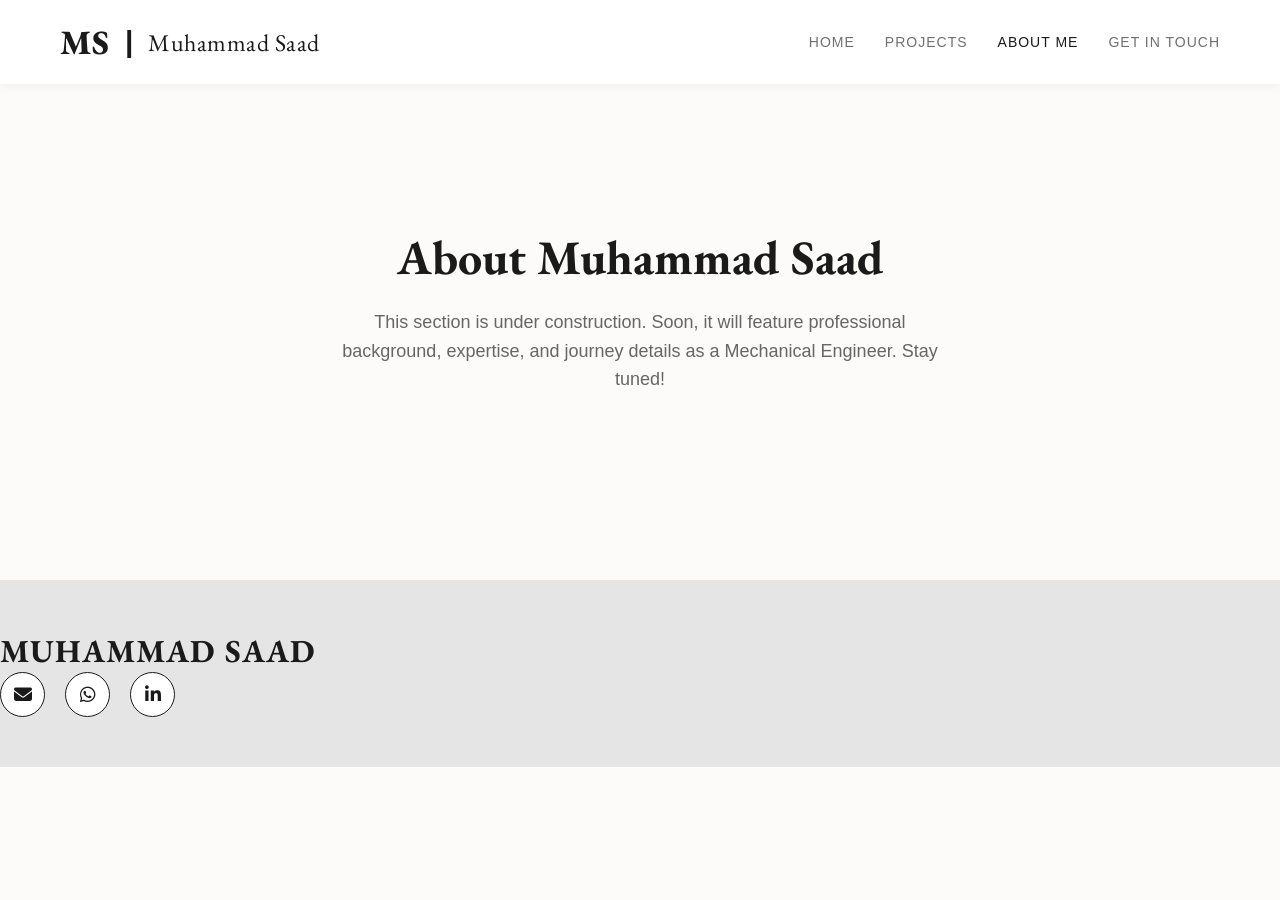
==== about.html @ 8d5a0f33 "Add files via upload" ====
<!doctype html>
<html lang="en">
  <head>
    <meta charset="UTF-8" />
    <meta name="viewport" content="width=device-width, initial-scale=1.0" />
    <title>About Me | Muhammad Saad</title>
    <!-- Google Fonts -->
    <link rel="preconnect" href="https://fonts.googleapis.com" />
    <link rel="preconnect" href="https://fonts.gstatic.com" crossorigin />
    <link
      href="https://fonts.googleapis.com/css2?family=EB+Garamond:ital,wght@0,400..800;1,400..800&display=swap"
      rel="stylesheet"
    />
    <!-- Font Awesome Icons -->
    <link
      rel="stylesheet"
      href="https://cdnjs.cloudflare.com/ajax/libs/font-awesome/6.4.0/css/all.min.css"
    />
    <!-- Aapki Main CSS -->
    <link rel="stylesheet" href="style.css" />
  </head>
  <body>
    <!-- 1. NAVBAR -->
    <header class="navbar">
      <div class="custom-logo" onclick="window.location.href = 'index.html'">
        <span class="logo-ms">MS</span>
        <span class="logo-divider-line">|</span>
        <span class="logo-name">Muhammad Saad</span>
      </div>
      <nav class="nav-links">
        <a href="index.html">HOME</a>
        <a href="work.html">PROJECTS</a>
        <a href="about.html" class="active">ABOUT ME</a>
        <a href="contact.html">GET IN TOUCH</a>
      </nav>
    </header>

    <!-- 2. TEMPORARY ABOUT CONTENT (Baad mein change karenge) -->
    <main
      style="
        padding: 100px 10%;
        text-align: center;
        min-height: 60vh;
        display: flex;
        flex-direction: column;
        justify-content: center;
        align-items: center;
      "
    >
      <h1
        style="
          font-family: &quot;EB Garamond&quot;, serif;
          font-size: 48px;
          margin-bottom: 20px;
        "
      >
        About Muhammad Saad
      </h1>
      <p
        style="
          font-family: &quot;Geist&quot;, sans-serif;
          font-size: 18px;
          color: #666;
          max-width: 600px;
          line-height: 1.6;
        "
      >
        This section is under construction. Soon, it will feature professional
        background, expertise, and journey details as a Mechanical Engineer.
        Stay tuned!
      </p>
    </main>

    <!-- 3. PREMIUM FOOTER -->
    <footer class="footer-bottom-light">
      <div class="footer-container">
        <div class="footer-left-brand">
          <h2 class="footer-brand-name">MUHAMMAD SAAD</h2>
        </div>
        <div class="footer-right-info-icons">
          <a
            href="mailto:muhammadsaad.e13@gmail.com"
            class="icon-btn gmail-icon"
            title="Email Me"
          >
            <i class="fa-solid fa-envelope"></i>
          </a>
          <a
            href="https://wa.me/923362835568"
            target="_blank"
            class="icon-btn whatsapp-icon"
            title="WhatsApp Me"
          >
            <i class="fa-brands fa-whatsapp"></i>
          </a>
          <a
            href="https://www.linkedin.com/in/muhammad-saad-352a62182/"
            target="_blank"
            class="icon-btn linkedin-icon"
            title="LinkedIn Profile"
          >
            <i class="fa-brands fa-linkedin-in"></i>
          </a>
        </div>
      </div>
    </footer>
  </body>
</html>
---- style.css ----
/* Resetting default browser styles */
* {
    margin: 0;
    padding: 0;
    box-sizing: border-box;
}

body {
    background-color: #fcfbf9; 
    color: #1a1a1a;
    font-family: 'Geist', sans-serif;
    min-height: 100vh;
    padding: 40px 50px; /* Page ke sides par achhi spacing ke liye */
    overflow-x: hidden; /* Mobile par side scroll ko rokne ke liye */
}

/* Header Navbar Styling */
.navbar {
    display: flex;
    justify-content: space-between;
    align-items: center;
    width: 100%;
    position: fixed;
    top: 0;
    left: 0;
    z-index: 1000;
    box-sizing: border-box;
    padding: 20px 60px; 
    
    /* 🌟 Badlao: Bilkul Solid White Color (Koi transparency ya blur nahi) */
    background-color: #ffffff; 
    backdrop-filter: none; 
    -webkit-backdrop-filter: none; 
    
    /* Halka sa bottom shadow taake solid navbar content se alag dikhe */
    box-shadow: 0 2px 10px rgba(0, 0, 0, 0.05); 
}
/* ==========================================================================
   UPDATED LOGO STYLING (As per Saad's Feedback - Bold & Aligned)
   ========================================================================== */
.custom-logo {
    display: flex;
    align-items: center;
    gap: 15px;
    cursor: pointer;
}

.logo-ms {
    font-family: 'EB Garamond', serif;
    font-size: 34px;
    font-weight: 800; 
    letter-spacing: 1px;
    color: #1a1a1a;
}

.logo-divider-line {
    font-size: 30px;
    color: #1a1a1a;
    font-weight: 700;
    /* 🌟 Badlao: margin-top ko mita diya ya zero kar diya */
    margin-top: 0px; 
}

.logo-name {
    font-family: 'EB Garamond', serif;
    font-size: 24px;
    font-weight: 400;
    color: #1a1a1a;
    letter-spacing: 0.5px;
}

.nav-links {
    display: flex;
    gap: 30px; /* Links ke darmiyan ka gap */
}

.nav-links a {
    text-decoration: none;
    color: #707070;
    font-family: 'Geist', sans-serif;
    font-size: 14px;
    font-weight: 500;
    letter-spacing: 1px;
    text-transform: uppercase;
    transition: color 0.3s ease;
}

.nav-links a:hover, .nav-links a.active {
    color: #1a1a1a;
}

/* ==========================================================================
   PERFECT HERO OVERLAY & PROJECT IMAGES LAYOUT (UPDATED)
   ========================================================================== */

.hero-section-new {
    position: relative;
    width: 100%;
    height: 120vh;
    display: flex;
    align-items: flex-end;
    justify-content: flex-start;
   /* Line number 102 par is tarah padding ko update kar dein */
    padding: 40px 60px;   /* Iska matlab hai Top/Bottom se sirf 20px aur Left/Right se 60px */
    margin-bottom: 80px;
    border-radius: 8px;
    overflow: hidden;
    background-color: #1c1a17;
    
    /* 🌟 Badlao: padding-top mita kar humne margin-top laga diya taake image top se na kate */
    margin-top: 80px; 
}

.hero-bg-image {
    position: absolute;
    top: 0;
    left: 0;
    width: 100%;
    height: 100%;
    z-index: 0; 
}

.bg-img {
    width: 100%;
    height: 100%;
    object-fit: cover;
    object-position: center 15%; 
    opacity: 0.65; 
}

.hero-content-shifted {
    position: relative;
    z-index: 2; 
    width: 60%;
    display: flex;
    flex-direction: column;
    gap: 15px;
    text-align: left;
}

.hero-content-shifted .main-title {
    font-family: 'EB Garamond', serif;
    color: #ffffff !important;
    font-weight: 400;
    letter-spacing: -2px;
    line-height: 1;
    /* Main title ke block ke andar margin ko is tarah barha dein */
    margin-top: 40px;
    text-transform: uppercase;
    
    /* 🌟 Badlao: 84px ko mita kar humne size chota kiya taake 100% zoom par ek line mein aaye */
    font-size: 56px; 
    
    /* 🌟 Badlao: Yeh properties add kar dein taake text kabhi bhi toot kar doosri line mein na jaye */
    white-space: nowrap; 
}

.hero-content-shifted .main-subtitle {
    font-family: 'Geist', sans-serif;
    color: #e0e0e0 !important;
    font-size: 14px;
    font-weight: 700;
    letter-spacing: 2px;
    text-transform: uppercase;
    margin-top: 5px;
}

.hero-content-shifted .one-line-desc {
    font-family: 'Geist', sans-serif;
    color: #cccccc !important;
    font-size: 18px;
    line-height: 1.7;
    max-width: 95%;
    margin: 0;
}

/* --- MY PROJECTS SECTION --- */
.recent-work-section {
    width: 100%;
    margin-top: 40px;
}

.section-heading-centered {
      font-family: 'EB Garamond', serif;
      font-size: 42px;            /* Size bada kar diya */
      font-weight: 800;           /* Bold kiya */
      text-transform: uppercase;  /* Capital letters */
      letter-spacing: 3px;
      color: #1a1a1a;
      text-align: center;         /* Heading center mein aa gayi */
      margin-top: 80px;
      margin-bottom: 60px;
  }
.recent-work-grid {
    display: flex;
    flex-direction: column;
    gap: 50px;
    width: 100%;
    max-width: 1000px;     
    margin: 0 auto;
}

.recent-project-card {
    width: 100%;
    height: 500px;          
    border-radius: 12px;
    overflow: hidden;
}

.recent-project-image {
    width: 100%;
    height: 100%; 
    background-size: cover;
    background-position: center;
    background-repeat: no-repeat;
    display: flex;
    align-items: center; /* Content vertically center */
    justify-content: center; /* Content horizontally center */
    position: relative;
}
.recent-project-card:hover .recent-project-image {
    transform: scale(1.05); /* Hover karne par image smooth zoom hogi */
}

/* Dark Tint Overlay for Projects */
.recent-project-image::before {
    content: "";
    position: absolute;
    top: 0; 
    left: 0; 
    width: 100%; 
    height: 100%;
    background-color: rgba(0, 0, 0, 0.55); 
    z-index: 1;
}

.project-overlay-text {
    position: relative;
    z-index: 2; 
    text-align: center;
    padding: 0 20px;
}

.project-overlay-text h3 {
    font-family: 'EB Garamond', serif;
    font-size: 46px;
    color: #ffffff !important;
    font-weight: 400;
    margin: 0;
    letter-spacing: 1px;
}

.project-tags {
    font-family: 'Geist', sans-serif;
    font-size: 13px;
    color: #dddddd !important;
    letter-spacing: 1px;
    margin-top: 12px;
}

.project-year {
    font-family: 'Geist', sans-serif;
    font-size: 18px;
    color: #aaaaaa !important;
    margin-top: 15px;
    font-style: italic;
}

/* --- PREMIUM FOOTER STYLING  --- */

.main-premium-footer {
    width: 100%;
    margin-top: 100px;
    display: flex;
    flex-direction: column;
}

/* 1. Top Section - Bilkul screen se laga hua full width black background */
.footer-top-dark {
    width: 100vw;                      /* Screen ki poori width lene ke liye */
    position: relative;
    left: 50%;
    right: 50%;
    margin-left: -50vw;
    margin-right: -50vw;               /* Body ki padding break karke screen se chipkane ke liye */
    
    background-color: #1a1917 !important; /* Haroon ki website jaisa dark premium tint */
    padding: 140px 0;                  
    display: flex;
    justify-content: center;
    align-items: center;
    border-radius: 0 !important;       /* Corners bilkul sharp */
}

/* 2. Proper Big Capsule Button (New Style Class) */
.new-style-btn {
    display: inline-block !important;
    background-color: #8c7953 !important; /* Exact Khaki/Olive Green rang */
    color: #ffffff !important;            /* Text pure white */
    font-family: 'EB Garamond', serif !important;  
    font-size: 20px !important;           /* Proper bada aur saaf text */
    font-weight: 500 !important;
    text-transform: uppercase !important;
    letter-spacing: 4px !important;       /* Letters ke darmiyan gap */
    text-decoration: none !important;
    
    /* Button ka size aur round capsule shape */
    padding: 22px 90px !important;        
    border-radius: 60px !important;       /* Pill shape rounded corners */
    border: none !important;              
    
    transition: transform 0.3s ease, background-color 0.3s ease, box-shadow 0.3s ease !important;
}

/* Button Hover Animation */
.new-style-btn:hover {
    transform: scale(1.04) translateY(-2px) !important; /* Hover par smoothly thoda bada hoga */
    background-color: #766544 !important;                /* Rang thoda sa dark click feel ke liye */
    box-shadow: 0 10px 30px rgba(0, 0, 0, 0.4) !important; /* Shadow effect */
}

/* 3. Bottom Section - Spacing & Clean Layout */
.footer-bottom-light {
    width: 100%;
    background-color: #e5e5e5;
    padding: 50px 0;
}

.footer-light-container {
    max-width: 1200px;
    margin: 0 auto;
    padding: 0 40px;
    display: flex;
    justify-content: space-between;
    align-items: center;
}

/* Email aur LinkedIn icon ke darmiyan gap */
.footer-social-icons {
    display: flex;
    gap: 15px;
    margin-left: 35px; /* Is se LN icon email wale link se door hat jayega */
}
/* ==========================================================================
   🌟 LIGHT FOOTER FIX (Email aur LinkedIn Alignment)
   ========================================================================== */

/* Email aur LN dono ko ek horizontal line mein seedha lane ke liye */
.footer-right-info {
    display: flex !important;
    flex-direction: row !important;   /* Forcefully ek line mein karne ke liye */
    align-items: center !important;   /* Vertically bilkul center alignment */
    gap: 40px !important;              /* Email aur LinkedIn ke darmiyan professional gap */
}

/* Email link se faltu lines aur blue color hatane ke liye */
.footer-email {
    text-decoration: none !important;  /* Underline khatam */
    color: #1a1a1a !important;         /* Premium dark black color */
    font-family: 'Geist', sans-serif !important;
    font-size: 16px !important;
    transition: color 0.3s ease !important;
}

.footer-email:hover {
    color: #8c7953 !important;         /* Hover karne par khaki rang ho jaye */
}

/* LinkedIn (LN) icon button ko khubsoorat aur line se pak karne ke liye */
.footer-social-icons a {
    text-decoration: none !important;  /* Underline khatam */
    color: #1a1a1a !important;         /* Black text */
    font-family: 'Geist', sans-serif !important;
    font-size: 14px !important;
    font-weight: 600 !important;
    border: 1px solid #1a1a1a !important; /* Chota sa neat border box */
    padding: 8px 12px !important;      /* Box ke andar spacing */
    border-radius: 4px !important;     /* Halka sa rounded edge */
    transition: all 0.3s ease !important;
}

.footer-social-icons a:hover {
    background-color: #1a1a1a !important; /* Hover par solid black background */
    color: #ffffff !important;            /* Text white ho jaye */
}
/* ==========================================================================
   🌟 GREY FOOTER FULL-WIDTH & BOTTOM STICKY FIX
   ========================================================================== */

.footer-bottom-light {
    width: 100vw !important;            /* 🌟 Screen ki poori width lene ke liye */
    position: relative !important;
    left: 50% !important;
    right: 50% !important;
    margin-left: -50vw !important;
    margin-right: -50vw !important;     /* 🌟 Body ki left/right padding ko tor kar sides se chipkane ke liye */
    
    margin-bottom: -40px !important;    /* 🌟 Body ki bottom padding (40px) ko khatam karke bilkul neche chipkane ke liye */
    background-color: #e5e5e5 !important;
    padding: 50px 0 !important;
}
/* ==========================================================================
   🌟 PREMIUM FOOTER ICONS STYLING
   ========================================================================== */

/* Icons ko ek seedhi line mein lane ke liye */
.footer-right-info-icons {
    display: flex !important;
    flex-direction: row !important;
    align-items: center !important;
    gap: 20px !important;              /* Icons ke darmiyan professional gap */
}

/* Har icon button ka basic style (Circular shape aur clean look) */
.icon-btn {
    display: flex !important;
    justify-content: center !important;
    align-items: center !important;
    width: 45px !important;
    height: 45px !important;
    border-radius: 50% !important;     /* Bilkul gol (Circle) banane ke liye */
    background-color: #ffffff !important; /* Shuru mein background white hoga */
    border: 1px solid #1a1a1a !important; /* Halka black border */
    color: #1a1a1a !important;         /* Icon ka rang shuru mein black */
    font-size: 18px !important;        /* Icon ka size */
    text-decoration: none !important;
    transition: all 0.3s ease !important; /* Smooth animation effect */
}

/* Hover effects - Jab mouse upar le kar jayein */
.gmail-icon:hover {
    background-color: #db4437 !important; /* Gmail Red */
    color: #ffffff !important;
    border-color: #db4437 !important;
}

.whatsapp-icon:hover {
    background-color: #25D366 !important; /* WhatsApp Green */
    color: #ffffff !important;
    border-color: #25D366 !important;
}

.linkedin-icon:hover {
    background-color: #0077b5 !important; /* LinkedIn Blue */
    color: #ffffff !important;
    border-color: #0077b5 !important;
}
/* 🌟 Footer Brand Name Font Fix */
.footer-brand-name {
    font-family: 'EB Garamond', serif !important;
    font-size: 32px !important;           /* Proper professional size */
    font-weight: 700 !important;          /* Elegant bold look */
    letter-spacing: 1px !important;       /* Clean spacing */
    color: #1a1a1a !important;
}
/* 🌟 Navbar Links Right-Alignment Fix */
.navbar {
    display: flex !important;
    justify-content: space-between !important; /* Logo bilkul left aur links bilkul right par push karne ke liye */
    align-items: center !important;
    width: 100% !important;
    padding: 20px 60px !important; /* Sides par proper professional spacing */
}

.nav-links {
    display: flex !important;
    gap: 30px !important; /* Links ke darmiyan ka gap */
    margin-left: auto !important; /* Forcefully links ko right corner par push karne ke liye */
}
/* ==========================================================================
   🌟 PREMIUM CONTACT PAGE SPLIT LAYOUT STYLE
   ========================================================================== */

.contact-main-wrapper {
    padding-top: 140px;
    padding-bottom: 60px;
    display: flex;
    justify-content: center;
    align-items: center;
    min-height: calc(100vh - 140px);
    background-color: #ffffff;
}

.contact-container {
    width: 100%;
    max-width: 1140px;
    padding: 0 40px;
    display: grid;
    grid-template-columns: 1fr 1.2fr; /* Left text 45% aur right form 55% space lega */
    gap: 80px;
    align-items: start;
}

/* Left Panel Text Styles */
.contact-info-panel .contact-title {
    font-family: 'EB Garamond', serif !important;
    font-size: 52px !important;
    color: #1a1a1a;
    margin-bottom: 15px;
}

.contact-info-panel .contact-subtitle {
    font-family: 'Geist', sans-serif;
    font-size: 16px;
    color: #666666;
    line-height: 1.6;
    margin-bottom: 40px;
}

.info-meta-list {
    display: flex;
    flex-direction: column;
    gap: 25px;
}

.meta-item {
    display: flex;
    align-items: center;
    gap: 20px;
}

.meta-item i {
    font-size: 20px;
    color: #1a1a1a;
    width: 40px;
    height: 40px;
    background: #f5f5f7;
    border-radius: 50%;
    display: flex;
    justify-content: center;
    align-items: center;
}

.meta-item span {
    display: block;
    font-family: 'Geist', sans-serif;
    font-size: 12px;
    text-transform: uppercase;
    color: #999;
    letter-spacing: 1px;
}

.meta-item a {
    font-family: 'Geist', sans-serif;
    font-size: 16px;
    color: #1a1a1a;
    text-decoration: none;
    font-weight: 500;
}

/* Right Panel Form Styles */
.premium-contact-form {
    display: flex;
    flex-direction: column;
    gap: 24px;
}

.form-group {
    display: flex;
    flex-direction: column;
    gap: 8px;
}

.form-group label {
    font-family: 'Geist', sans-serif;
    font-size: 14px;
    font-weight: 600;
    color: #333333;
}

.form-group input, 
.form-group textarea {
    font-family: 'Geist', sans-serif;
    padding: 14px 16px;
    border: 1px solid #e1e1e1;
    border-radius: 6px;
    font-size: 15px;
    background-color: #fafafa;
    color: #1a1a1a;
    transition: all 0.2s ease;
}

.form-group input:focus, 
.form-group textarea:focus {
    outline: none;
    border-color: #ff5722; /* Focus hone par orange tint */
    background-color: #ffffff;
}

/* Actions Layout: Attachment & Submit */
.form-form-footer {
    display: flex;
    justify-content: space-between;
    align-items: center;
    margin-top: 10px;
}

.file-upload-wrapper input[type="file"] {
    display: none; /* Default boring selector chupanay ke liye */
}

.file-drop-btn {
    font-family: 'Geist', sans-serif;
    font-size: 14px;
    font-weight: 600;
    color: #1a1a1a;
    cursor: pointer;
    display: flex;
    align-items: center;
    gap: 8px;
    padding: 10px 0;
}

/* Pure Saad Ke Screenshot Jaisa Orange Button */
.orange-submit-btn {
    font-family: 'Geist', sans-serif;
    background-color: #ff5722 !important; /* Premium Vibrant Orange */
    color: #ffffff !important;
    border: none !important;
    padding: 14px 36px !important;
    font-size: 15px !important;
    font-weight: 600 !important;
    border-radius: 6px !important;
    cursor: pointer !important;
    transition: background-color 0.2s ease !important;
}

.orange-submit-btn:hover {
    background-color: #e64a19 !important; /* Halka sa dark tone hover par */
}

/* Responsive Setting for Small Screens */
@media (max-width: 768px) {
    .contact-container {
        grid-template-columns: 1fr;
        gap: 50px;
        padding: 0 20px;
    }
}
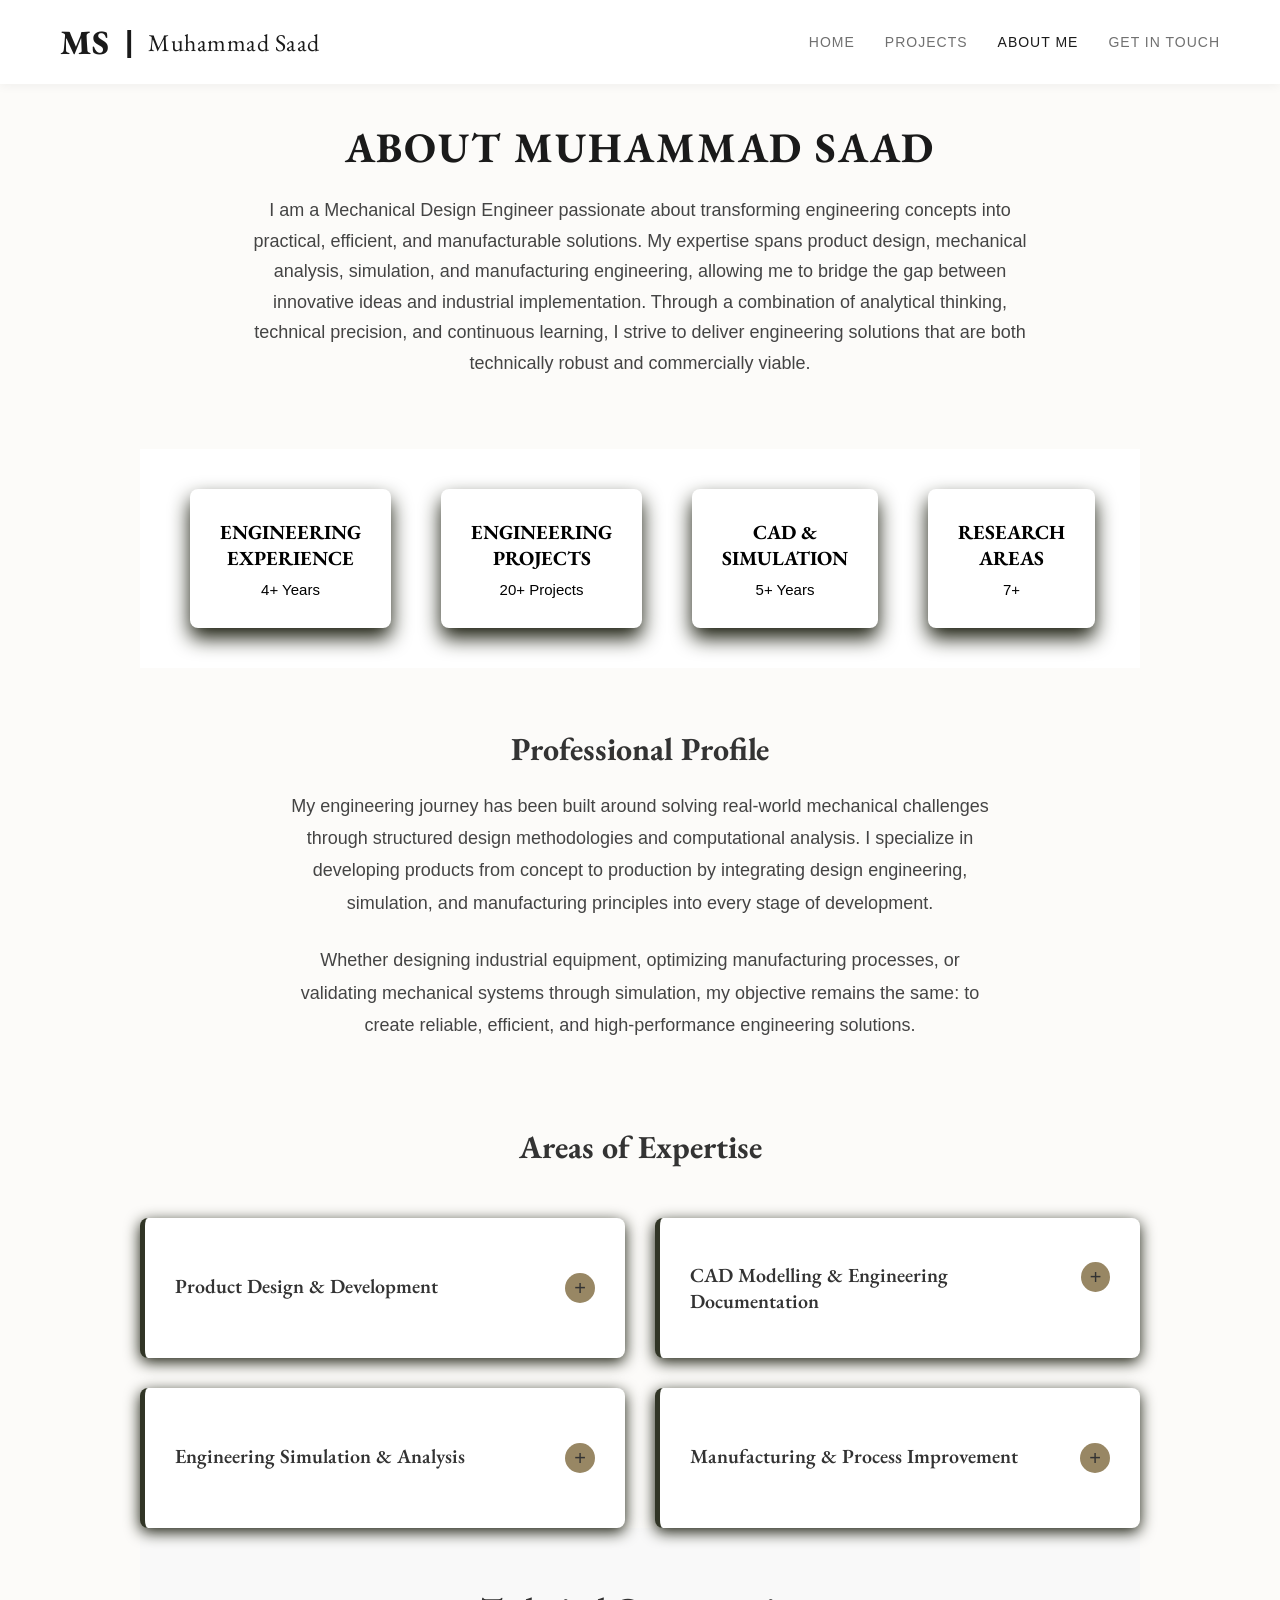
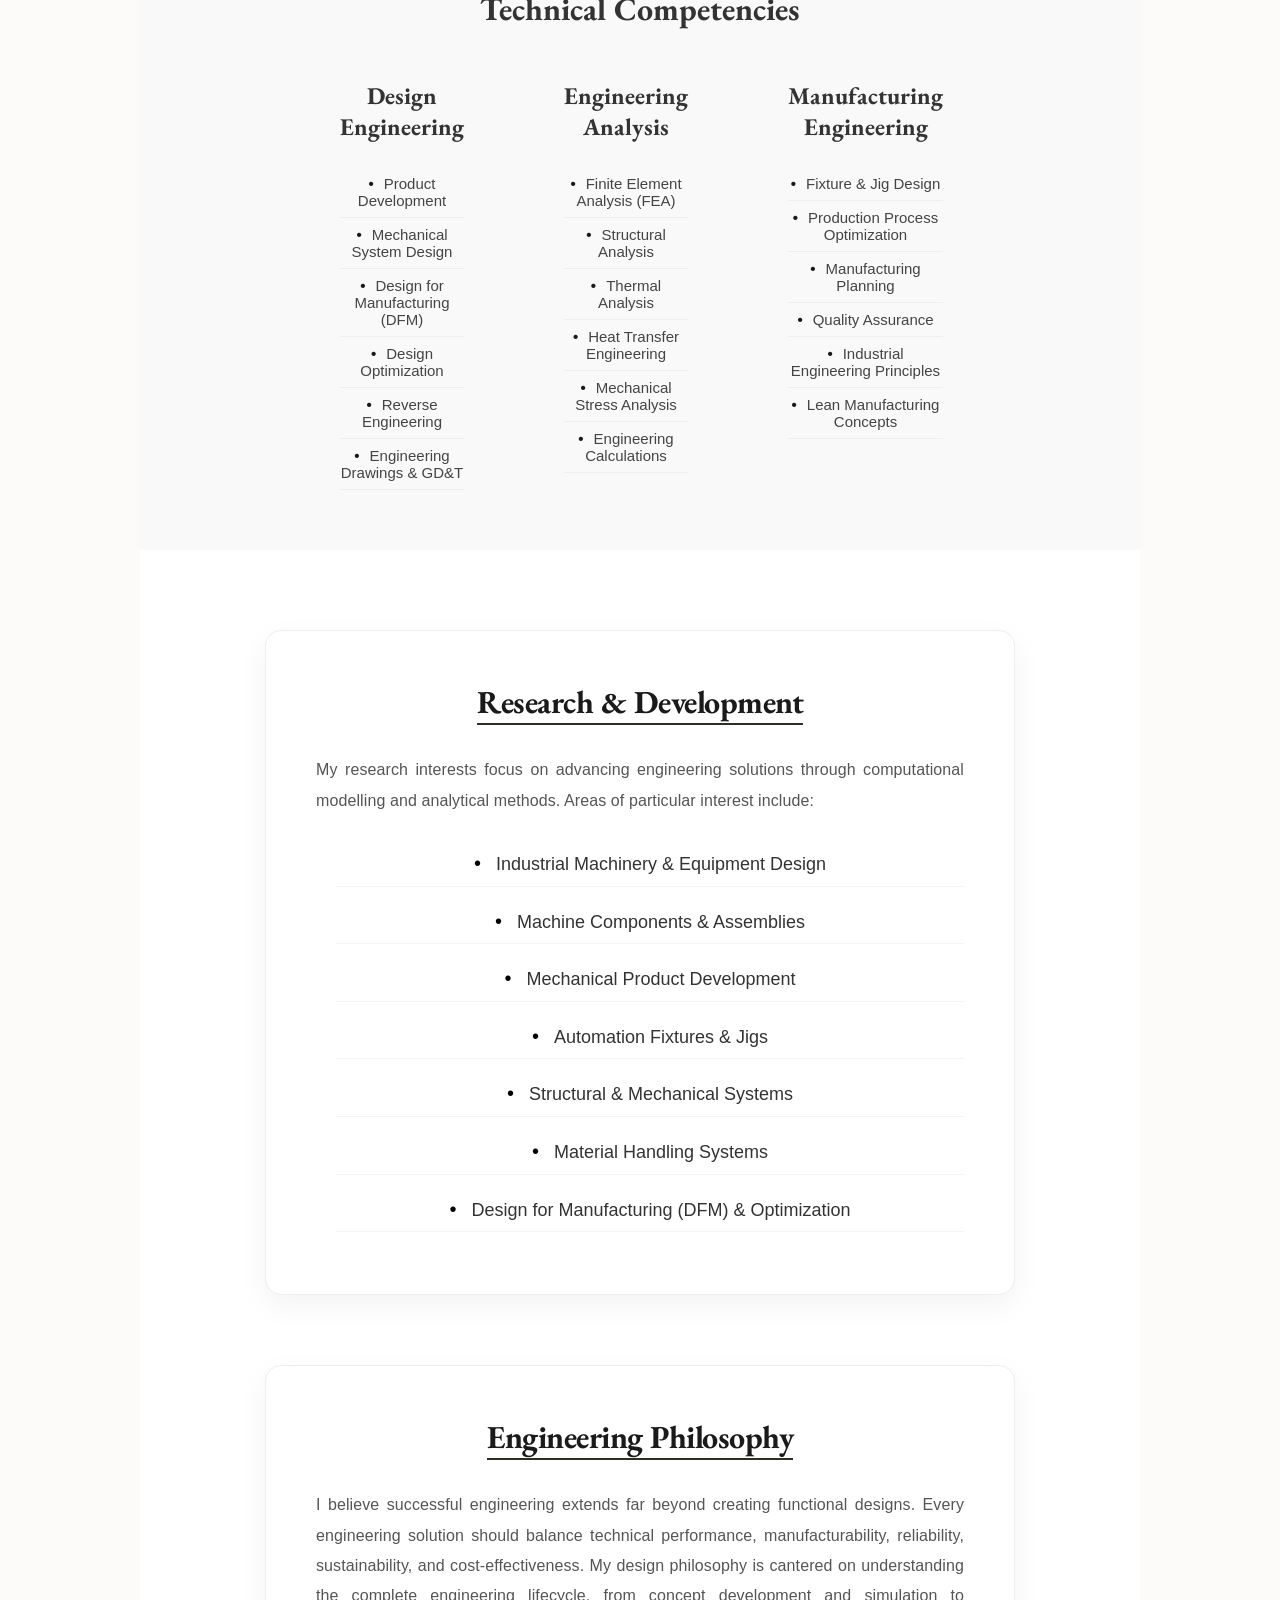
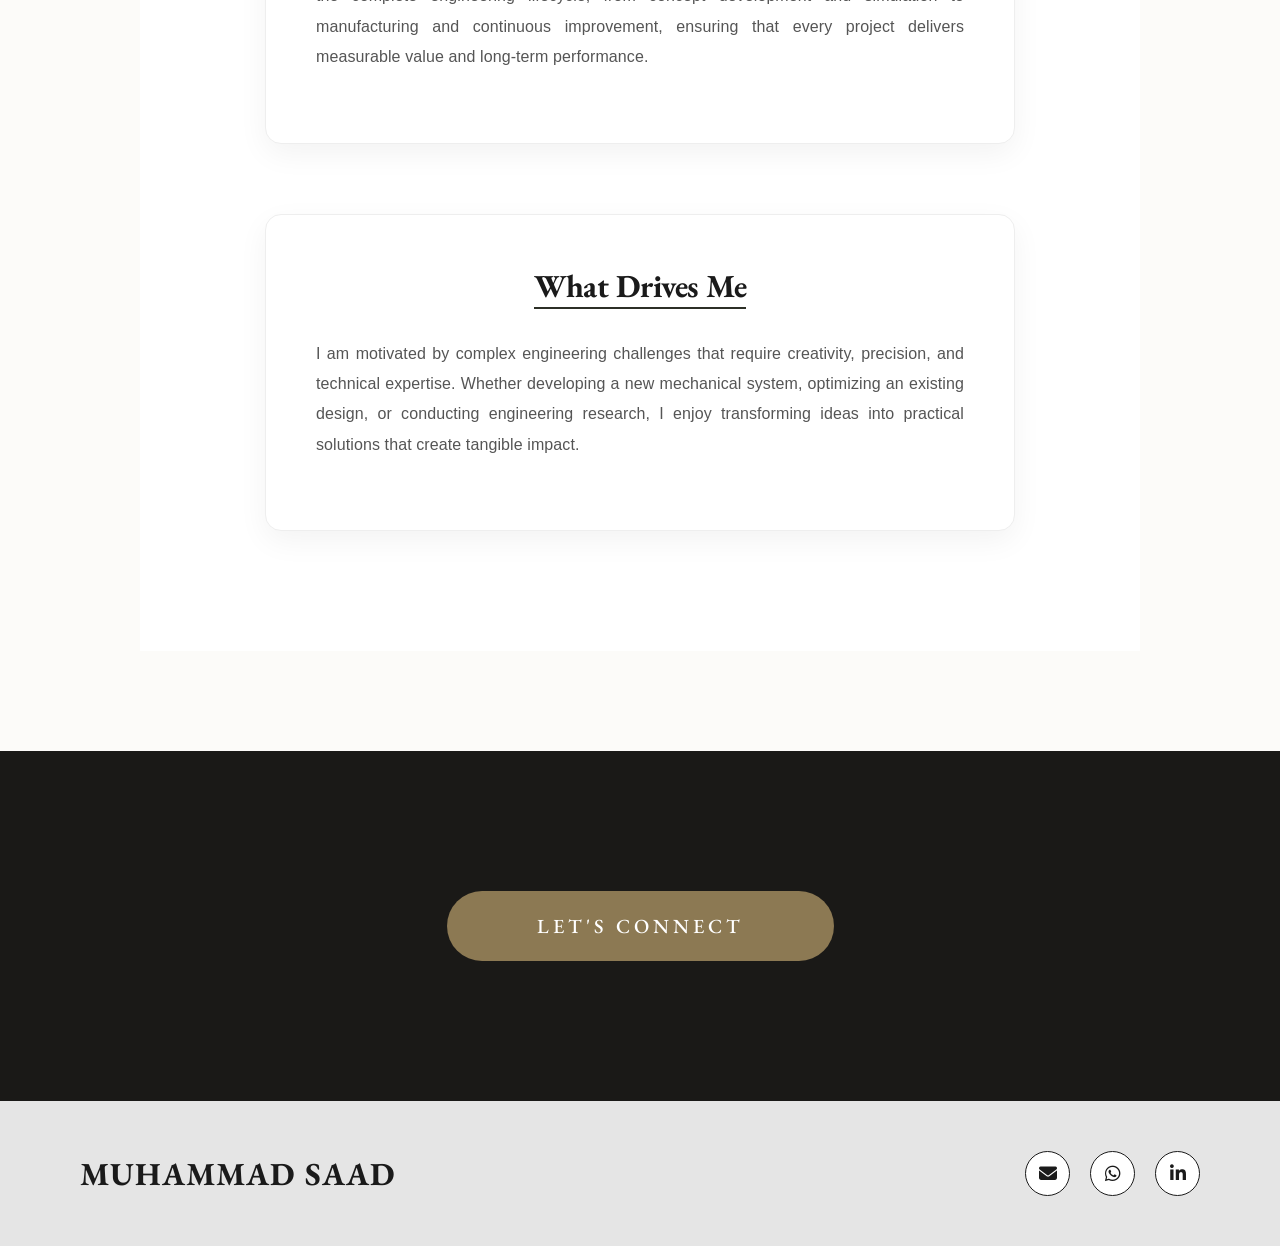
==== commit a977cbed: "Add files via upload" ====
--- a/about.html
+++ b/about.html
@@ -34,75 +34,272 @@
         <a href="contact.html">GET IN TOUCH</a>
       </nav>
     </header>
-
-    <!-- 2. TEMPORARY ABOUT CONTENT (Baad mein change karenge) -->
-    <main
-      style="
-        padding: 100px 10%;
-        text-align: center;
-        min-height: 60vh;
-        display: flex;
-        flex-direction: column;
-        justify-content: center;
-        align-items: center;
-      "
-    >
-      <h1
-        style="
-          font-family: &quot;EB Garamond&quot;, serif;
-          font-size: 48px;
-          margin-bottom: 20px;
-        "
-      >
-        About Muhammad Saad
-      </h1>
-      <p
-        style="
-          font-family: &quot;Geist&quot;, sans-serif;
-          font-size: 18px;
-          color: #666;
-          max-width: 600px;
-          line-height: 1.6;
-        "
-      >
-        This section is under construction. Soon, it will feature professional
-        background, expertise, and journey details as a Mechanical Engineer.
-        Stay tuned!
-      </p>
+    <main class="about-main-wrapper">
+      <!-- Hero Section -->
+      <section class="about-hero">
+        <h1>About Muhammad Saad</h1>
+        <p>
+          I am a Mechanical Design Engineer passionate about transforming
+          engineering concepts into practical, efficient, and manufacturable
+          solutions. My expertise spans product design, mechanical analysis,
+          simulation, and manufacturing engineering, allowing me to bridge the
+          gap between innovative ideas and industrial implementation. Through a
+          combination of analytical thinking, technical precision, and
+          continuous learning, I strive to deliver engineering solutions that
+          are both technically robust and commercially viable.
+        </p>
+      </section>
+
+      <!-- Stats Grid -->
+      <section class="stats-grid">
+        <div class="stat-card">
+          <p class="stat-text">Engineering Experience</p>
+          <h3 class="stat-number">4+ Years</h3>
+        </div>
+        <div class="stat-card">
+          <p class="stat-text">Engineering Projects</p>
+          <h3 class="stat-number">20+ Projects</h3>
+        </div>
+        <div class="stat-card">
+          <p class="stat-text">CAD & Simulation</p>
+          <h3 class="stat-number">5+ Years</h3>
+        </div>
+        <div class="stat-card">
+          <p class="stat-text">Research Areas</p>
+          <h3 class="stat-number">7+</h3>
+        </div>
+      </section>
+      <!-- Professional Profile Section -->
+      <section class="professional-profile">
+        <h2>Professional Profile</h2>
+        <div class="line-separator"></div>
+        <!-- Ye line banaye ga -->
+        <p>
+          My engineering journey has been built around solving real-world
+          mechanical challenges through structured design methodologies and
+          computational analysis. I specialize in developing products from
+          concept to production by integrating design engineering, simulation,
+          and manufacturing principles into every stage of development.
+        </p>
+        <p>
+          Whether designing industrial equipment, optimizing manufacturing
+          processes, or validating mechanical systems through simulation, my
+          objective remains the same: to create reliable, efficient, and
+          high-performance engineering solutions.
+        </p>
+      </section>
+      <!-- Expertise Section -->
+      <section class="expertise-section">
+        <h2>Areas of Expertise</h2>
+        <div class="expertise-grid">
+          <!-- Expertise Box 1 -->
+          <div class="exp-box">
+            <button class="toggle-btn" onclick="toggleText(this)">
+              Product Design & Development <span>+</span>
+            </button>
+            <div class="exp-content">
+              <p>
+                From initial concept generation to detailed manufacturing
+                drawings, I develop products that prioritize functionality,
+                manufacturability, and reliability.
+              </p>
+            </div>
+          </div>
+          <!-- Expertise Box 2 -->
+          <div class="exp-box">
+            <button class="toggle-btn" onclick="toggleText(this)">
+              CAD Modelling & Engineering Documentation <span>+</span>
+            </button>
+            <div class="exp-content">
+              <p>
+                I produce detailed 3D models, assemblies, technical drawings,
+                and design documentation using industry-standard CAD software.
+                My workflow emphasizes design accuracy, tolerance control, and
+                clear communication between design and manufacturing teams.
+              </p>
+            </div>
+          </div>
+          <!-- Expertise Box 3 -->
+          <div class="exp-box">
+            <button class="toggle-btn" onclick="toggleText(this)">
+              Engineering Simulation & Analysis<span>+</span>
+            </button>
+            <div class="exp-content">
+              <p>
+                Simulation plays a central role in my design process. I perform
+                structural, thermal, and mechanical analyses to evaluate
+                performance, predict failure modes, and optimize designs before
+                manufacturing, reducing development time and engineering costs.
+              </p>
+            </div>
+          </div>
+          <!-- Expertise Box 4 -->
+          <div class="exp-box">
+            <button class="toggle-btn" onclick="toggleText(this)">
+              Manufacturing & Process Improvement<span>+</span>
+            </button>
+            <div class="exp-content">
+              <p>
+                My industrial experience has provided valuable insight into
+                manufacturing operations, production planning, quality
+                assurance, and continuous improvement. I focus on designing
+                solutions that are not only technically sound but also practical
+                to manufacture and scale.
+              </p>
+            </div>
+          </div>
+        </div>
+      </section>
+      <section class="technical-competencies">
+        <h2>Technical Competencies</h2>
+        <div class="competency-grid">
+          <!-- Design Engineering -->
+          <div class="comp-box">
+            <h3>Design Engineering</h3>
+            <ul>
+              <li><span>•</span>Product Development</li>
+              <li><span>•</span>Mechanical System Design</li>
+              <li><span>•</span>Design for Manufacturing (DFM)</li>
+              <li><span>•</span>Design Optimization</li>
+              <li><span>•</span>Reverse Engineering</li>
+              <li><span>•</span>Engineering Drawings & GD&T</li>
+            </ul>
+          </div>
+          <!-- Engineering Analysis -->
+          <div class="comp-box">
+            <h3>Engineering Analysis</h3>
+            <ul>
+              <li><span>•</span>Finite Element Analysis (FEA)</li>
+              <li><span>•</span>Structural Analysis</li>
+              <li><span>•</span>Thermal Analysis</li>
+              <li><span>•</span>Heat Transfer Engineering</li>
+              <li><span>•</span>Mechanical Stress Analysis</li>
+              <li><span>•</span>Engineering Calculations</li>
+            </ul>
+          </div>
+          <!-- Manufacturing Engineering -->
+          <div class="comp-box">
+            <h3>Manufacturing Engineering</h3>
+            <ul>
+              <li><span>•</span>Fixture & Jig Design</li>
+              <li><span>•</span>Production Process Optimization</li>
+              <li><span>•</span>Manufacturing Planning</li>
+              <li><span>•</span>Quality Assurance</li>
+              <li><span>•</span>Industrial Engineering Principles</li>
+              <li><span>•</span>Lean Manufacturing Concepts</li>
+            </ul>
+          </div>
+        </div>
+      </section>
+      <section class="additional-info">
+        <div class="info-grid">
+          <!-- Box 1: Research & Development -->
+          <div class="info-box">
+            <h3>Research & Development</h3>
+            <p>
+              My research interests focus on advancing engineering solutions
+              through computational modelling and analytical methods. Areas of
+              particular interest include:
+            </p>
+            <ul>
+              <li>Industrial Machinery & Equipment Design</li>
+              <li>Machine Components & Assemblies</li>
+              <li>Mechanical Product Development</li>
+              <li>Automation Fixtures & Jigs</li>
+              <li>Structural & Mechanical Systems</li>
+              <li>Material Handling Systems</li>
+              <li>Design for Manufacturing (DFM) & Optimization</li>
+            </ul>
+          </div>
+          <!-- Box 2: Engineering Philosophy -->
+          <div class="info-box">
+            <h3>Engineering Philosophy</h3>
+            <p>
+              I believe successful engineering extends far beyond creating
+              functional designs. Every engineering solution should balance
+              technical performance, manufacturability, reliability,
+              sustainability, and cost-effectiveness. My design philosophy is
+              cantered on understanding the complete engineering lifecycle, from
+              concept development and simulation to manufacturing and continuous
+              improvement, ensuring that every project delivers measurable value
+              and long-term performance.
+            </p>
+          </div>
+          <!-- Box 3: What Drives Me -->
+          <div class="info-box">
+            <h3>What Drives Me</h3>
+            <p>
+              I am motivated by complex engineering challenges that require
+              creativity, precision, and technical expertise. Whether developing
+              a new mechanical system, optimizing an existing design, or
+              conducting engineering research, I enjoy transforming ideas into
+              practical solutions that create tangible impact.
+            </p>
+          </div>
+        </div>
+      </section>
     </main>
 
-    <!-- 3. PREMIUM FOOTER -->
-    <footer class="footer-bottom-light">
-      <div class="footer-container">
-        <div class="footer-left-brand">
+    <!-- 4. PREMIUM FOOTER SECTION -->
+    <footer class="main-premium-footer">
+      <!-- Top Dark Section -->
+      <div class="footer-top-dark">
+        <a href="contact.html" class="new-style-btn">LET'S CONNECT</a>
+      </div>
+
+      <!-- Bottom Light Section -->
+      <div class="footer-bottom-light">
+        <div class="footer-light-container">
+          <!-- Left Side Name -->
           <h2 class="footer-brand-name">MUHAMMAD SAAD</h2>
-        </div>
-        <div class="footer-right-info-icons">
-          <a
-            href="mailto:muhammadsaad.e13@gmail.com"
-            class="icon-btn gmail-icon"
-            title="Email Me"
-          >
-            <i class="fa-solid fa-envelope"></i>
-          </a>
-          <a
-            href="https://wa.me/923362835568"
-            target="_blank"
-            class="icon-btn whatsapp-icon"
-            title="WhatsApp Me"
-          >
-            <i class="fa-brands fa-whatsapp"></i>
-          </a>
-          <a
-            href="https://www.linkedin.com/in/muhammad-saad-352a62182/"
-            target="_blank"
-            class="icon-btn linkedin-icon"
-            title="LinkedIn Profile"
-          >
-            <i class="fa-brands fa-linkedin-in"></i>
-          </a>
+
+          <!-- Right Side Social Icons -->
+          <div class="footer-right-info-icons">
+            <!-- Gmail -->
+            <a
+              href="mailto:muhammadsaad.e13@gmail.com"
+              class="icon-btn gmail-icon"
+              title="Email Me"
+            >
+              <i class="fa-solid fa-envelope"></i>
+            </a>
+
+            <!-- WhatsApp -->
+            <a
+              href="https://wa.me/923362835568"
+              target="_blank"
+              class="icon-btn whatsapp-icon"
+              title="WhatsApp Me"
+            >
+              <i class="fa-brands fa-whatsapp"></i>
+            </a>
+
+            <!-- LinkedIn -->
+            <a
+              href="https://www.linkedin.com/in/muhammad-saad-352a62182/"
+              target="_blank"
+              class="icon-btn linkedin-icon"
+              title="LinkedIn Profile"
+            >
+              <i class="fa-brands fa-linkedin-in"></i>
+            </a>
+          </div>
         </div>
       </div>
     </footer>
+    <script>
+      function toggleText(btn) {
+        let content = btn.nextElementSibling;
+        let span = btn.querySelector("span");
+
+        if (content.style.display === "block") {
+          content.style.display = "none";
+          span.innerText = "+";
+        } else {
+          content.style.display = "block";
+          span.innerText = "-";
+        }
+      }
+    </script>
   </body>
 </html>
--- a/style.css
+++ b/style.css
@@ -583,7 +583,7 @@
 .form-group input:focus, 
 .form-group textarea:focus {
     outline: none;
-    border-color: #ff5722; /* Focus hone par orange tint */
+    border-color: #8c7953 ; /* Focus hone par orange tint */
     background-color: #ffffff;
 }
 
@@ -611,10 +611,9 @@
     padding: 10px 0;
 }
 
-/* Pure Saad Ke Screenshot Jaisa Orange Button */
 .orange-submit-btn {
     font-family: 'Geist', sans-serif;
-    background-color: #ff5722 !important; /* Premium Vibrant Orange */
+    background-color: #8c7953 !important; /* Premium Vibrant Orange */
     color: #ffffff !important;
     border: none !important;
     padding: 14px 36px !important;
@@ -623,10 +622,15 @@
     border-radius: 6px !important;
     cursor: pointer !important;
     transition: background-color 0.2s ease !important;
+    
+    /* Ye 3 lines center aur gap ke liye hain: */
+    display: block;
+    margin: 20px auto 0 auto; 
+    width: fit-content; 
 }
 
 .orange-submit-btn:hover {
-    background-color: #e64a19 !important; /* Halka sa dark tone hover par */
+    background-color:#6b5b3d !important; /* Halka sa dark tone hover par */
 }
 
 /* Responsive Setting for Small Screens */
@@ -636,4 +640,360 @@
         gap: 50px;
         padding: 0 20px;
     }
-}+}
+/* --- VIEW ALL BUTTON STYLING --- */
+.view-all-container {
+    display: flex;
+    justify-content: center;
+    margin-top: 50px; /* Projects grid aur button ke darmiyan gap */
+    margin-bottom: 20px;
+}
+
+.view-all-btn {
+    font-family: 'EB Garamond', serif !important;
+    font-size: 14px;
+    font-weight: 600;
+    text-transform: uppercase;
+    letter-spacing: 2px;
+    color: #1a1a1a;
+    text-decoration: none;
+    padding: 14px 40px;
+    border: 1px solid #1a1a1a;
+    border-radius: 6px;
+    transition: all 0.3s ease;
+}
+
+.view-all-btn:hover {
+    background-color: #1a1a1a;
+    color: #ffffff;
+    cursor: pointer;
+}
+/* About page ke title ko Projects page jaisa banane ke liye */
+.about-hero h1 {
+    font-family: 'EB Garamond', serif !important; /* Wahi font jo MY PROJECTS ka hai */
+    font-size: 42px !important;                 /* Sahi size */
+    text-transform: uppercase;                 /* Agar MY PROJECTS uppercase mein hai */
+    letter-spacing: 2px;
+    margin-bottom: 20px;
+}
+.about-hero p {
+    font-size: 18px !important;      /* Paragraph ka size barha diya */
+    color: #444 !important;       /* Thoda dark color taake parhne mein asaan ho */
+    line-height: 1.7;
+    max-width: 800px;
+    margin: 0 auto;
+}
+.about-main-wrapper {
+    /* 180px ko tab tak adjust karein jab tak gap 'work.html' jaisa na ho jaye */
+    padding-top: 80px !important; 
+    max-width: 1000px;
+    margin: 0 auto;
+    text-align: center;
+}
+/* --- About Page Stats Grid --- */
+.stats-grid {
+    display: grid;
+    margin-top: 70px;
+    margin-bottom: 0px;
+    grid-template-columns: repeat(4, 1fr); /* 4 horizontal boxes */
+    gap: 50px;
+    padding: 40px 5%;
+    background-color: #ffffff; /* black background */
+}
+
+.stat-card {
+    text-align: center;
+    border: none; /* Border boxes ke liye */
+     box-shadow: 0 10px 20px rgb(24, 27, 12); /* Halki si shadow */
+    padding: 30px;
+    display: flex;
+    flex-direction: column; /* Text upar, number neeche */
+    transition: transform 0.3s ease; /* Hover effect ke liye */
+    border-radius: 8px;
+    
+}
+.stat-card:hover {
+    transform: translateY(-5px); /* Hover karne par box thoda upar uthega */
+    box-shadow: 0 10px 20px rgb(24, 27, 12); /* Halki si shadow */
+}
+.stat-text {
+    font-size: 20px;
+    color: #000000;
+    margin-bottom: 10px;
+    text-transform: uppercase;
+    font-weight: 700; /* Text ko bold kiya */
+    font-family: 'EB Garamond', serif; /* Title wala font style apply kiya */
+}
+
+.stat-number {
+    font-size: 15px;
+    color: #000000;
+    margin: 0;
+    font-weight: 400; /* Numbers ko simple/light rakha taake text highlight ho */
+}
+
+/* --- Expertise Section Layout --- */
+.expertise-content {
+    padding: 60px 10%;
+}
+
+.expertise-grid {
+    display: grid;
+    grid-template-columns: 1fr 1fr; /* 2 columns mein split */
+    gap: 40px;
+    margin-top: 30px;
+}
+
+.exp-item h3 {
+    font-size: 20px;
+    margin-bottom: 10px;
+    color: #333;
+}
+
+.exp-item p {
+    font-size: 16px;
+    line-height: 1.6;
+    color: #666;
+}
+
+/* Responsive adjustment for small screens */
+@media (max-width: 768px) {
+    .stats-grid, .expertise-grid {
+        grid-template-columns: 1fr; /* Mobile par 1 column */
+    }
+}
+.professional-profile {
+    padding: 60px 10%;
+    max-width: 900px;
+    margin: 0 auto;
+    text-align: center; /* Text ko center karne ke liye */
+}
+
+.professional-profile h2 {
+    font-family: 'EB Garamond', serif;
+    font-size: 32px;
+    margin-bottom: 20px;
+    color: #333;
+}
+
+.professional-profile p {
+    font-family: 'Geist', sans-serif;
+    font-size: 18px;
+    line-height: 1.8;
+    color: #444;
+    margin-bottom: 25px;
+    max-width: 800px;          /* Text line ko zyada lamba hone se roke ga */
+    margin-left: auto;         /* Center align */
+    margin-right: auto;
+}
+.expertise-grid {
+    display: grid;
+    grid-template-columns: 1fr 1fr;
+    gap: 30px;
+    /* Yeh line box expansion ka masla hal kar degi */
+    align-items: stretch; 
+}
+.exp-box {
+    border: none; /* Border ko hata diya */
+    box-shadow: 0 4px 15px rgba(24, 27, 12, 1.0); /* Soft premium shadow */
+    padding: 30px;              /* Thoda zyada space */
+    background: #ffffff; /* White background */
+    margin-bottom: 20px;
+    transition: transform 0.3s ease, box-shadow 0.3s ease;
+    border-radius: 8px; /* Halki si round edges */
+    height: 100%; /* Box height ko equal rakhe */
+    display: flex;
+    border-left: 5px solid #313526; 
+    flex-direction: column;
+    justify-content: center; /* Text ko center align karne ke liye */
+    min-height: 120px; /* Aap ise apni marzi se adjust kar sakti hain */
+}
+/* Jab box par mouse jaye toh thoda highlight ho */
+.exp-box:hover {
+    transform: translateY(-5px);
+    box-shadow: 0 8px 25px rgba(24, 27, 12, 1.0);
+}
+.expertise-section h2 {
+    font-family: 'EB Garamond', serif !important; /* Wahi font jo Professional Profile ka hai */
+    font-size: 32px !important;                 /* Professional Profile heading size ke barabar */
+    text-align: center;
+    color: #333;
+    margin-bottom: 50px;
+}
+.exp-content {
+    margin-top: 20px;
+    border-top: 1px solid #f0f0f0; /* Ek halki si line content ke upar */
+    display: none; /* Default mein text chhupa hua hai */
+    padding-top: 20px;
+    color: #666;
+    
+}
+/* Paragraph (Content) ki styling */
+.exp-content p {
+    font-size: 16px;            /* Professional Profile paragraph ke size se match */
+    font-family: 'Geist', sans-serif; /* Wahi font style */
+    line-height: 1.8;
+    color: #666;
+    margin-top: 10px;
+}
+
+.toggle-btn {
+    width: 100%;
+    background: none;
+    border: none;
+    text-align: left;
+    font-size: 20px;            /* Professional Profile heading ke size se match */
+    font-family: 'EB Garamond', serif; /* Wahi font style */
+    font-weight: 600;
+    cursor: pointer;
+    display: flex;
+    justify-content: space-between;
+    color: #333;
+    padding: 0; /* Extra space khatam */
+    outline: none;
+}
+.toggle-btn span {
+    font-family: 'Geist', sans-serif !important;
+    font-size: 20px;          /* Sign ka size barha diya */
+    font-weight: 300;        /* Sign ko bold aur clear kiya */
+    color: #333;              /* Color ko dark rakha */
+    background: #988764; /* Halki orange background */
+    width: 30px;
+    height: 30px;
+    line-height: 2;           /* Align karne ke liye */
+    margin-left: 10px;        /* Text aur sign ke darmiyan gap */
+    display: inline-flex;
+    align-items: center;
+    justify-content: center;
+    border-radius: 50%; /* Circle shape */
+    margin-left: 15px;
+    transition: all 0.3s ease;
+    vertical-align: middle;
+}
+/* Hover effect */
+.toggle-btn:hover span {
+    background: #1a1917; /* Darker background on hover */
+    color: #fff;
+}
+.technical-competencies {
+    padding: 60px 20%;
+    background-color: #f9f9f9; /* Halka grey background taake ye section alag lage */
+
+}
+/* Technical Competencies heading ki styling */
+.technical-competencies h2 {
+    font-family: 'EB Garamond', serif !important; /* Sub-headings wala font */
+    font-size: 32px !important;
+    text-align: center;
+    color: #333;
+    margin-bottom: 50px; /* Ye margin sub-headings ke sath gap barha dega */
+}
+
+.competency-grid {
+    display: grid;
+    grid-template-columns: repeat(3, 1fr); /* Teen columns */
+    gap: 100px;
+    row-gap: 30px;
+    align-items: start;
+    
+}
+.comp-box h3 {
+    font-family: 'EB Garamond', serif !important;
+    font-size: 24px !important;
+    margin-bottom: 25px;
+    color: #333; /* Saad ka signature orange color */
+    text-align: center;
+    font-weight: 700;
+}
+
+.comp-box ul {
+    list-style: none; /* Bullet points hataye */
+    padding: 0;
+}
+
+.comp-box ul li {
+    font-family: 'Geist', sans-serif;
+    font-size: 15px;
+    padding: 8px 0;
+    border-bottom: 1px solid #eee;
+    color: #444;
+    font-weight: 300;
+}
+.comp-box ul li span { 
+    color: #1a1a1a;
+     margin-right: 10px; 
+     font-weight: bold;
+     }
+     .additional-info {
+    padding: 80px 10%;
+    background-color: #ffffff; /* Clean white background */
+}
+
+.info-grid {
+    display: grid;
+    /* 3 columns ki jagah sirf 1 column set kiya */
+    grid-template-columns: 1fr; 
+    gap: 30px; /* Boxes ke darmiyan vertical gap */
+    max-width: 800px; /* Text ko bohot zyada phailne se rokne ke liye */
+    margin: 0 auto;   /* Layout ko center mein align karne ke liye */
+}
+
+.info-box {
+    background: #ffffff;
+    padding: 50px;
+    border: 1px solid #eeeeee;
+    border-radius: 16px;
+    box-shadow: 0 10px 30px rgba(0, 0, 0, 0.05); /* Soft, natural shadow */
+    /* Box ki width automatically 100% ho jayegi */
+    max-width: 750px; /* Is se text ki line lambi nahi hogi aur parhna asaan rahega */
+    margin: 0 auto 30px auto;
+    margin-bottom: 40px; /* Boxes ke darmiyan gap barha dein */
+    transition: transform 0.4s ease;
+}
+.info-box:hover {
+    transform: translateY(-5px); /* Hover karne par light lift */
+}
+
+.info-box h3 {
+    font-family: 'EB Garamond', serif !important;
+    font-size: 32px !important;
+    font-weight: 700;
+    margin-bottom: 30px;
+    color: #1a1a1a;
+    border-bottom: 2px solid #2c2f26; /* Signature orange underline */
+    display: inline-block;
+    letter-spacing: -0.5px; /* Modern compact look */
+}
+
+.info-box p {
+    font-family: 'Geist', sans-serif;
+    font-size: 16px !important;
+    color: #555555;
+    line-height: 1.9;
+    letter-spacing: 0.1px;            /* Modern look ke liye halki spacing */
+    margin-bottom: 20px;
+    text-align: justify;
+    
+}
+.info-box ul li {
+    font-family: 'Geist', sans-serif;
+    font-size: 18px;
+    font-weight: 300;
+    line-height: 1.2;
+    color: #333333;
+    margin-bottom: 12px;
+    padding: 10px 0;
+    border-bottom: 1px solid #f4f4f4; /* Subtle separator line */
+}
+.info-box ul {
+    list-style: none; /* Bullet points */
+    margin-top: 25px;
+    padding-left: 20px;
+}
+/* List ke aage chota icon add karne ke liye (Optional) */
+.info-box ul li::before {
+    content: "•";
+    color: #000000; /* Signature orange */
+    margin-right: 15px;
+    font-size: 20px;
+}
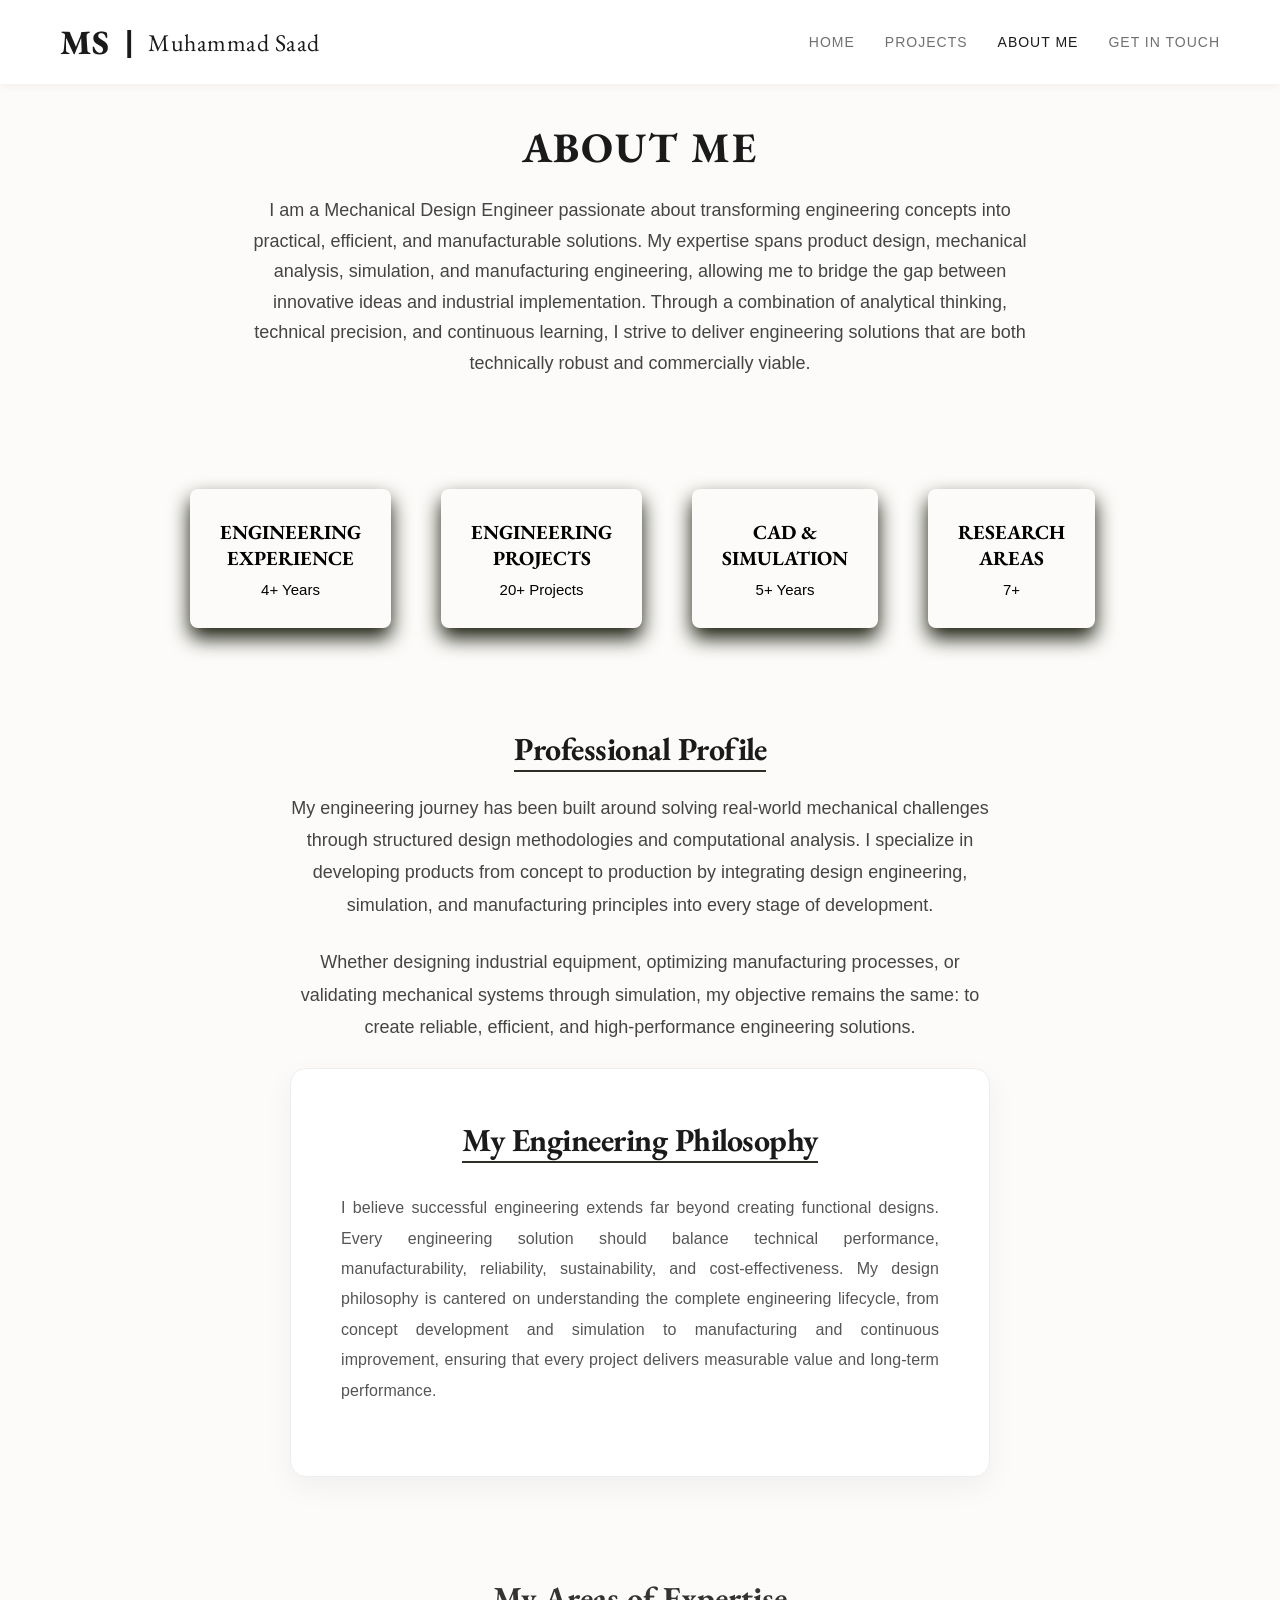
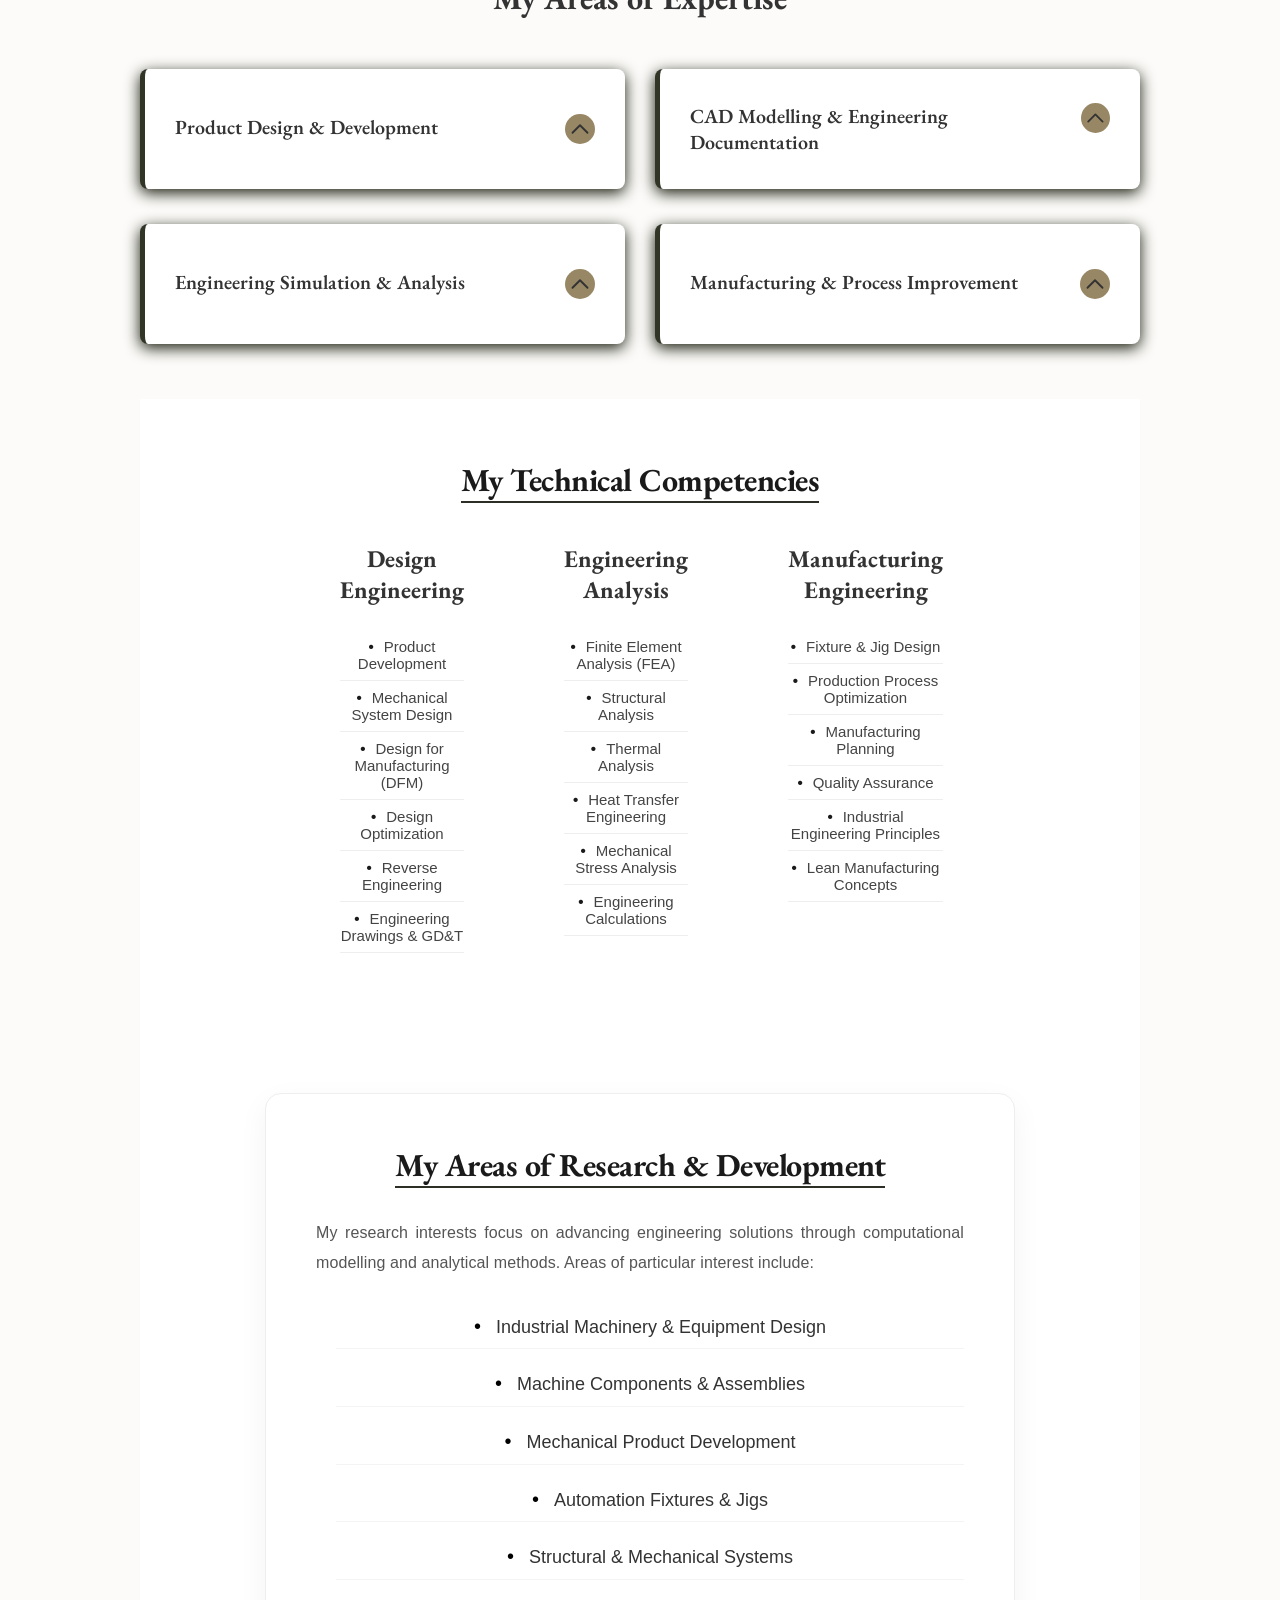
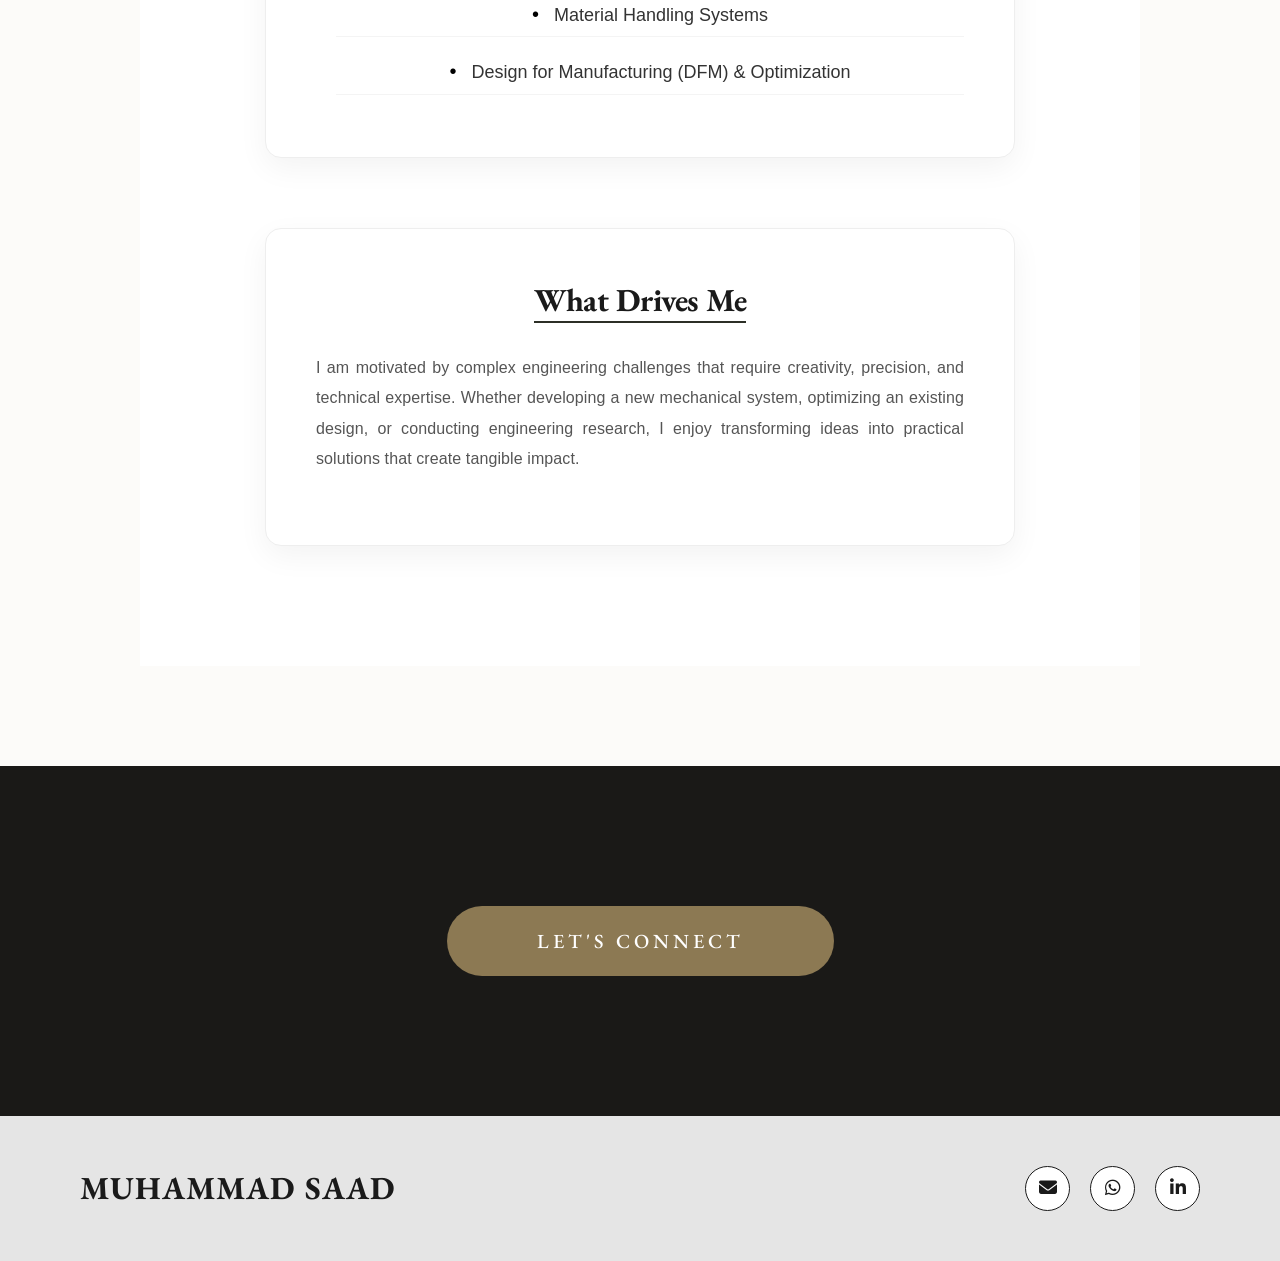
==== commit b45906ad: "Add files via upload" ====
--- a/about.html
+++ b/about.html
@@ -37,7 +37,7 @@
     <main class="about-main-wrapper">
       <!-- Hero Section -->
       <section class="about-hero">
-        <h1>About Muhammad Saad</h1>
+        <h1>About Me</h1>
         <p>
           I am a Mechanical Design Engineer passionate about transforming
           engineering concepts into practical, efficient, and manufacturable
@@ -87,15 +87,40 @@
           objective remains the same: to create reliable, efficient, and
           high-performance engineering solutions.
         </p>
+        <!-- Box 2: Engineering Philosophy -->
+        <div class="info-box">
+          <h3>My Engineering Philosophy</h3>
+          <p>
+            I believe successful engineering extends far beyond creating
+            functional designs. Every engineering solution should balance
+            technical performance, manufacturability, reliability,
+            sustainability, and cost-effectiveness. My design philosophy is
+            cantered on understanding the complete engineering lifecycle, from
+            concept development and simulation to manufacturing and continuous
+            improvement, ensuring that every project delivers measurable value
+            and long-term performance.
+          </p>
+        </div>
       </section>
       <!-- Expertise Section -->
       <section class="expertise-section">
-        <h2>Areas of Expertise</h2>
+        <h2>My Areas of Expertise</h2>
         <div class="expertise-grid">
           <!-- Expertise Box 1 -->
           <div class="exp-box">
             <button class="toggle-btn" onclick="toggleText(this)">
-              Product Design & Development <span>+</span>
+              Product Design & Development
+              <svg
+                class="arrow-icon"
+                viewBox="0 0 24 24"
+                fill="none"
+                stroke="currentColor"
+                stroke-width="1.5"
+                stroke-linecap="round"
+                stroke-linejoin="round"
+              >
+                <polyline points="18 15 12 9 6 15"></polyline>
+              </svg>
             </button>
             <div class="exp-content">
               <p>
@@ -108,7 +133,18 @@
           <!-- Expertise Box 2 -->
           <div class="exp-box">
             <button class="toggle-btn" onclick="toggleText(this)">
-              CAD Modelling & Engineering Documentation <span>+</span>
+              CAD Modelling & Engineering Documentation
+              <svg
+                class="arrow-icon"
+                viewBox="0 0 24 24"
+                fill="none"
+                stroke="currentColor"
+                stroke-width="1.5"
+                stroke-linecap="round"
+                stroke-linejoin="round"
+              >
+                <polyline points="18 15 12 9 6 15"></polyline>
+              </svg>
             </button>
             <div class="exp-content">
               <p>
@@ -122,7 +158,18 @@
           <!-- Expertise Box 3 -->
           <div class="exp-box">
             <button class="toggle-btn" onclick="toggleText(this)">
-              Engineering Simulation & Analysis<span>+</span>
+              Engineering Simulation & Analysis
+              <svg
+                class="arrow-icon"
+                viewBox="0 0 24 24"
+                fill="none"
+                stroke="currentColor"
+                stroke-width="1.5"
+                stroke-linecap="round"
+                stroke-linejoin="round"
+              >
+                <polyline points="18 15 12 9 6 15"></polyline>
+              </svg>
             </button>
             <div class="exp-content">
               <p>
@@ -136,7 +183,18 @@
           <!-- Expertise Box 4 -->
           <div class="exp-box">
             <button class="toggle-btn" onclick="toggleText(this)">
-              Manufacturing & Process Improvement<span>+</span>
+              Manufacturing & Process Improvement
+              <svg
+                class="arrow-icon"
+                viewBox="0 0 24 24"
+                fill="none"
+                stroke="currentColor"
+                stroke-width="1.5"
+                stroke-linecap="round"
+                stroke-linejoin="round"
+              >
+                <polyline points="18 15 12 9 6 15"></polyline>
+              </svg>
             </button>
             <div class="exp-content">
               <p>
@@ -151,7 +209,7 @@
         </div>
       </section>
       <section class="technical-competencies">
-        <h2>Technical Competencies</h2>
+        <h2>My Technical Competencies</h2>
         <div class="competency-grid">
           <!-- Design Engineering -->
           <div class="comp-box">
@@ -195,7 +253,7 @@
         <div class="info-grid">
           <!-- Box 1: Research & Development -->
           <div class="info-box">
-            <h3>Research & Development</h3>
+            <h3>My Areas of Research & Development</h3>
             <p>
               My research interests focus on advancing engineering solutions
               through computational modelling and analytical methods. Areas of
@@ -211,20 +269,7 @@
               <li>Design for Manufacturing (DFM) & Optimization</li>
             </ul>
           </div>
-          <!-- Box 2: Engineering Philosophy -->
-          <div class="info-box">
-            <h3>Engineering Philosophy</h3>
-            <p>
-              I believe successful engineering extends far beyond creating
-              functional designs. Every engineering solution should balance
-              technical performance, manufacturability, reliability,
-              sustainability, and cost-effectiveness. My design philosophy is
-              cantered on understanding the complete engineering lifecycle, from
-              concept development and simulation to manufacturing and continuous
-              improvement, ensuring that every project delivers measurable value
-              and long-term performance.
-            </p>
-          </div>
+
           <!-- Box 3: What Drives Me -->
           <div class="info-box">
             <h3>What Drives Me</h3>
@@ -290,14 +335,13 @@
     <script>
       function toggleText(btn) {
         let content = btn.nextElementSibling;
-        let span = btn.querySelector("span");
+        // Active class add/remove karein
+        btn.classList.toggle("active");
 
         if (content.style.display === "block") {
           content.style.display = "none";
-          span.innerText = "+";
         } else {
           content.style.display = "block";
-          span.innerText = "-";
         }
       }
     </script>
--- a/style.css
+++ b/style.css
@@ -698,7 +698,7 @@
     grid-template-columns: repeat(4, 1fr); /* 4 horizontal boxes */
     gap: 50px;
     padding: 40px 5%;
-    background-color: #ffffff; /* black background */
+    background-color: none; /* black background */
 }
 
 .stat-card {
@@ -732,36 +732,6 @@
     font-weight: 400; /* Numbers ko simple/light rakha taake text highlight ho */
 }
 
-/* --- Expertise Section Layout --- */
-.expertise-content {
-    padding: 60px 10%;
-}
-
-.expertise-grid {
-    display: grid;
-    grid-template-columns: 1fr 1fr; /* 2 columns mein split */
-    gap: 40px;
-    margin-top: 30px;
-}
-
-.exp-item h3 {
-    font-size: 20px;
-    margin-bottom: 10px;
-    color: #333;
-}
-
-.exp-item p {
-    font-size: 16px;
-    line-height: 1.6;
-    color: #666;
-}
-
-/* Responsive adjustment for small screens */
-@media (max-width: 768px) {
-    .stats-grid, .expertise-grid {
-        grid-template-columns: 1fr; /* Mobile par 1 column */
-    }
-}
 .professional-profile {
     padding: 60px 10%;
     max-width: 900px;
@@ -774,6 +744,11 @@
     font-size: 32px;
     margin-bottom: 20px;
     color: #333;
+/* Heading ke niche ek subtle underline add karne ke liye */
+    color: #1a1a1a;
+    border-bottom: 2px solid #2c2f26; 
+    display: inline-block;
+    letter-spacing: -0.5px; /* Modern compact look */
 }
 
 .professional-profile p {
@@ -786,48 +761,6 @@
     margin-left: auto;         /* Center align */
     margin-right: auto;
 }
-.expertise-grid {
-    display: grid;
-    grid-template-columns: 1fr 1fr;
-    gap: 30px;
-    /* Yeh line box expansion ka masla hal kar degi */
-    align-items: stretch; 
-}
-.exp-box {
-    border: none; /* Border ko hata diya */
-    box-shadow: 0 4px 15px rgba(24, 27, 12, 1.0); /* Soft premium shadow */
-    padding: 30px;              /* Thoda zyada space */
-    background: #ffffff; /* White background */
-    margin-bottom: 20px;
-    transition: transform 0.3s ease, box-shadow 0.3s ease;
-    border-radius: 8px; /* Halki si round edges */
-    height: 100%; /* Box height ko equal rakhe */
-    display: flex;
-    border-left: 5px solid #313526; 
-    flex-direction: column;
-    justify-content: center; /* Text ko center align karne ke liye */
-    min-height: 120px; /* Aap ise apni marzi se adjust kar sakti hain */
-}
-/* Jab box par mouse jaye toh thoda highlight ho */
-.exp-box:hover {
-    transform: translateY(-5px);
-    box-shadow: 0 8px 25px rgba(24, 27, 12, 1.0);
-}
-.expertise-section h2 {
-    font-family: 'EB Garamond', serif !important; /* Wahi font jo Professional Profile ka hai */
-    font-size: 32px !important;                 /* Professional Profile heading size ke barabar */
-    text-align: center;
-    color: #333;
-    margin-bottom: 50px;
-}
-.exp-content {
-    margin-top: 20px;
-    border-top: 1px solid #f0f0f0; /* Ek halki si line content ke upar */
-    display: none; /* Default mein text chhupa hua hai */
-    padding-top: 20px;
-    color: #666;
-    
-}
 /* Paragraph (Content) ki styling */
 .exp-content p {
     font-size: 16px;            /* Professional Profile paragraph ke size se match */
@@ -837,56 +770,133 @@
     margin-top: 10px;
 }
 
+/* --- Expertise Section Layout --- */
+.expertise-content {
+    padding: 60px 10%;
+}
+
+
+.exp-item h3 {
+    font-size: 20px;
+    margin-bottom: 10px;
+    color: #333;
+}
+
+.exp-item p {
+    font-size: 16px;
+    line-height: 1.6;
+    color: #666;
+}
+.expertise-grid {
+    display: grid;
+    grid-template-columns: 1fr 1fr;
+    gap: 30px;
+    /* Yeh line box expansion ka masla hal kar degi */
+    align-items: start; 
+    margin-bottom: 50px; /* Boxes ke darmiyan gap */
+}
+.exp-box {
+    border: none; /* Border ko hata diya */
+    box-shadow: 0 4px 15px rgba(24, 27, 12, 1.0); /* Soft premium shadow */
+    padding: 30px;              /* Thoda zyada space */
+    background: #ffffff; /* White background */
+    margin-bottom: 5px;
+    transition: transform 0.3s ease, box-shadow 0.3s ease;
+    border-radius: 8px; /* Halki si round edges */
+    height: auto; /* Box height ko equal rakhe */
+    display: flex;
+    border-left: 5px solid #313526; 
+    flex-direction: column;
+    justify-content: center; /* Text ko center align karne ke liye */
+    min-height: 120px; /* Aap ise apni marzi se adjust kar sakti hain */
+}
+/* Jab box par mouse jaye toh thoda highlight ho */
+.exp-box:hover {
+    transform: translateY(-5px);
+    box-shadow: 0 8px 25px rgba(24, 27, 12, 1.0);
+}
+.expertise-section h2 {
+    font-family: 'EB Garamond', serif !important; /* Wahi font jo Professional Profile ka hai */
+    font-size: 32px !important;                 /* Professional Profile heading size ke barabar */
+    text-align: center;
+    color: #333;
+    margin-bottom: 50px;
+}
+.exp-content {
+    margin-top: 20px;
+    border-top: 1px solid #f0f0f0; /* Ek halki si line content ke upar */
+    display: none; /* Default mein text chhupa hua hai */
+    padding-top: 20px;
+    color: #666;
+    
+}
+
+/* Responsive adjustment for small screens */
+@media (max-width: 768px) {
+    .stats-grid, .expertise-grid {
+        grid-template-columns: 1fr; /* Mobile par 1 column */
+    }
+}
+
 .toggle-btn {
     width: 100%;
     background: none;
     border: none;
     text-align: left;
-    font-size: 20px;            /* Professional Profile heading ke size se match */
-    font-family: 'EB Garamond', serif; /* Wahi font style */
+    font-size: 20px;           
+    font-family: 'EB Garamond', serif; 
     font-weight: 600;
     cursor: pointer;
     display: flex;
     justify-content: space-between;
     color: #333;
-    padding: 0; /* Extra space khatam */
+    padding: 0; 
     outline: none;
 }
-.toggle-btn span {
-    font-family: 'Geist', sans-serif !important;
-    font-size: 20px;          /* Sign ka size barha diya */
-    font-weight: 300;        /* Sign ko bold aur clear kiya */
-    color: #333;              /* Color ko dark rakha */
-    background: #988764; /* Halki orange background */
+
+.arrow-icon {
+    width: 20px;
+    height: 20px;
+    margin-left: auto;
+    transition: transform 0.3s ease; /* Smooth rotation ke liye */    
+    color: #333;             
+    background: #988764;
     width: 30px;
-    height: 30px;
-    line-height: 2;           /* Align karne ke liye */
-    margin-left: 10px;        /* Text aur sign ke darmiyan gap */
+    height: 30px;   
     display: inline-flex;
     align-items: center;
     justify-content: center;
-    border-radius: 50%; /* Circle shape */
+    border-radius: 100%; 
     margin-left: 15px;
     transition: all 0.3s ease;
     vertical-align: middle;
 }
+
+/* Jab box open ho, arrow ko rotate karne ke liye */
+.active .arrow-icon {
+    transform: rotate(180deg);
+}
 /* Hover effect */
-.toggle-btn:hover span {
+.arrow-icon:hover {
     background: #1a1917; /* Darker background on hover */
-    color: #fff;
+    color: #988764;
 }
 .technical-competencies {
     padding: 60px 20%;
-    background-color: #f9f9f9; /* Halka grey background taake ye section alag lage */
-
-}
+    background-color:  #ffffff; /* Halka grey background taake ye section alag lage */
+    }
 /* Technical Competencies heading ki styling */
 .technical-competencies h2 {
     font-family: 'EB Garamond', serif !important; /* Sub-headings wala font */
     font-size: 32px !important;
     text-align: center;
     color: #333;
-    margin-bottom: 50px; /* Ye margin sub-headings ke sath gap barha dega */
+    margin-bottom: 40px; /* Ye margin sub-headings ke sath gap barha dega */
+/* Heading ke niche ek subtle underline add karne ke liye */
+    color: #1a1a1a;
+    border-bottom: 2px solid #2c2f26; /* Signature orange underline */
+    display: inline-block;
+    letter-spacing: -0.5px; /* Modern compact look */
 }
 
 .competency-grid {
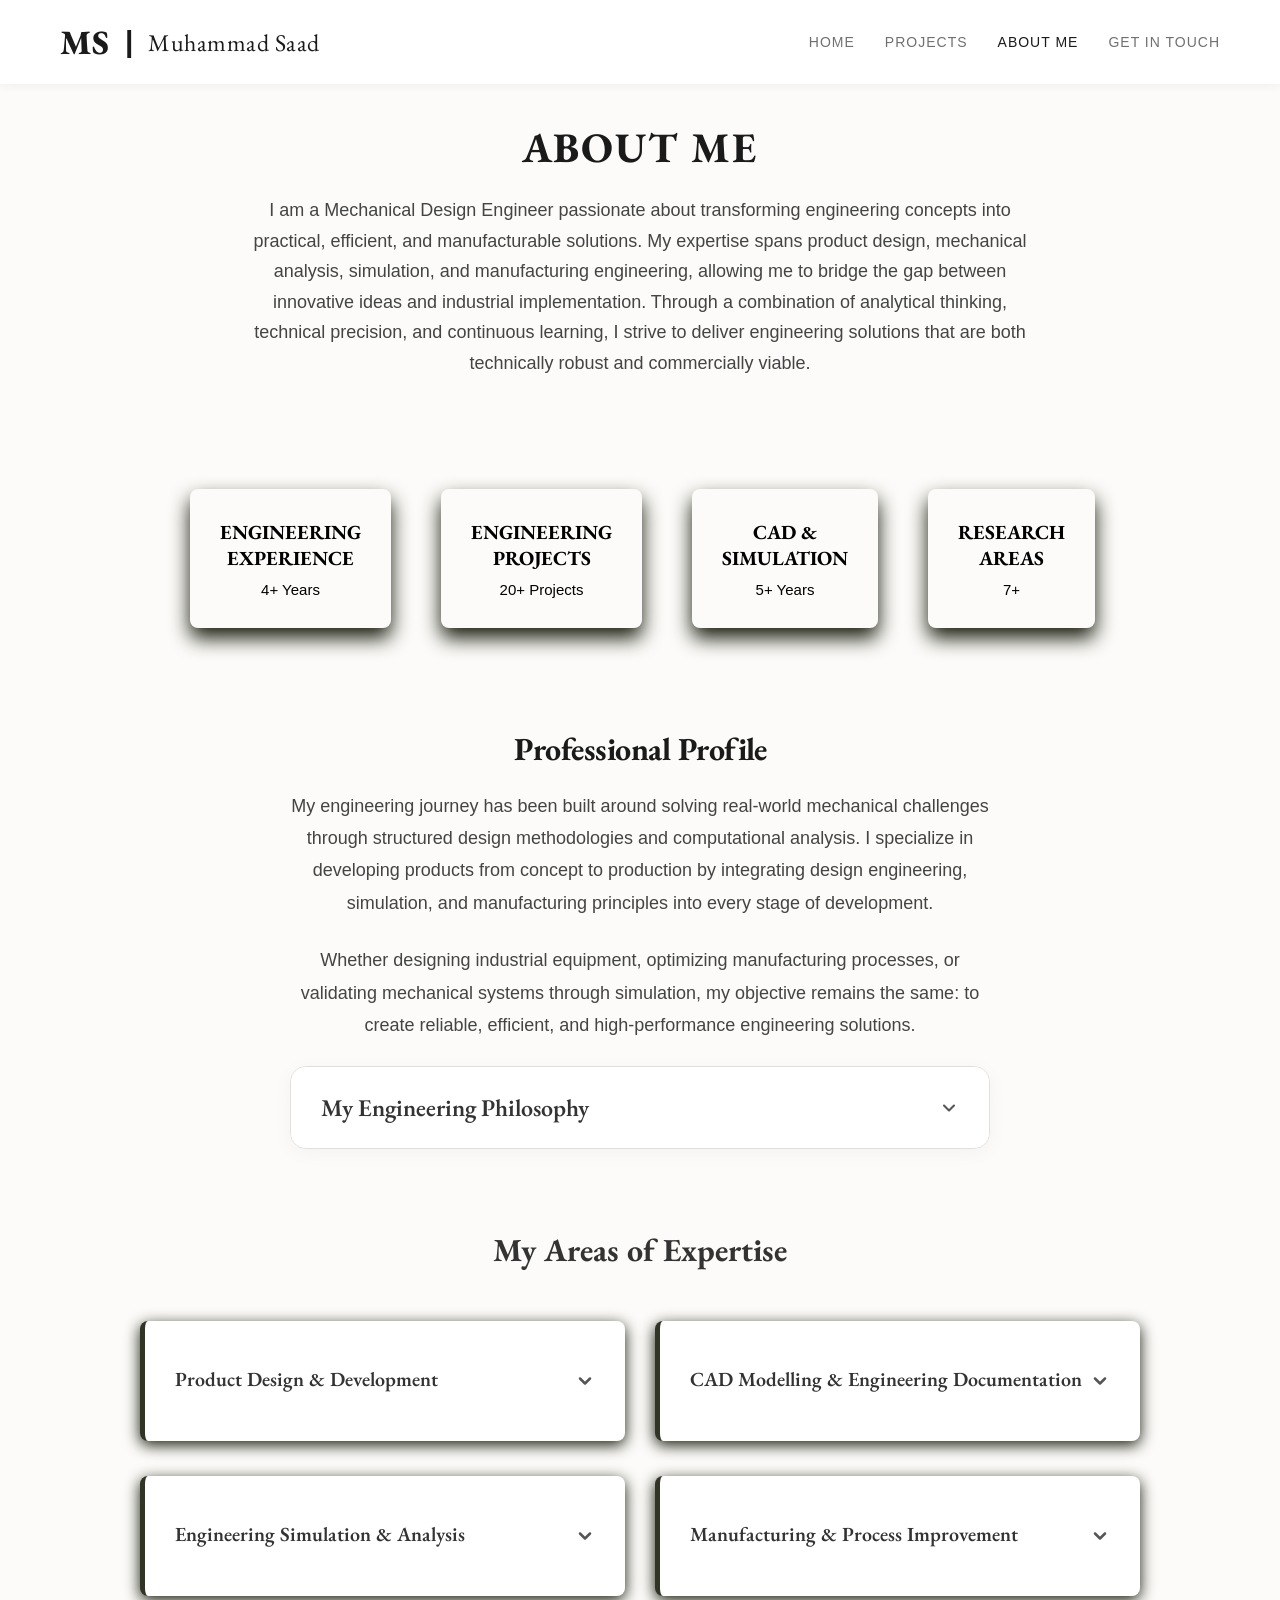
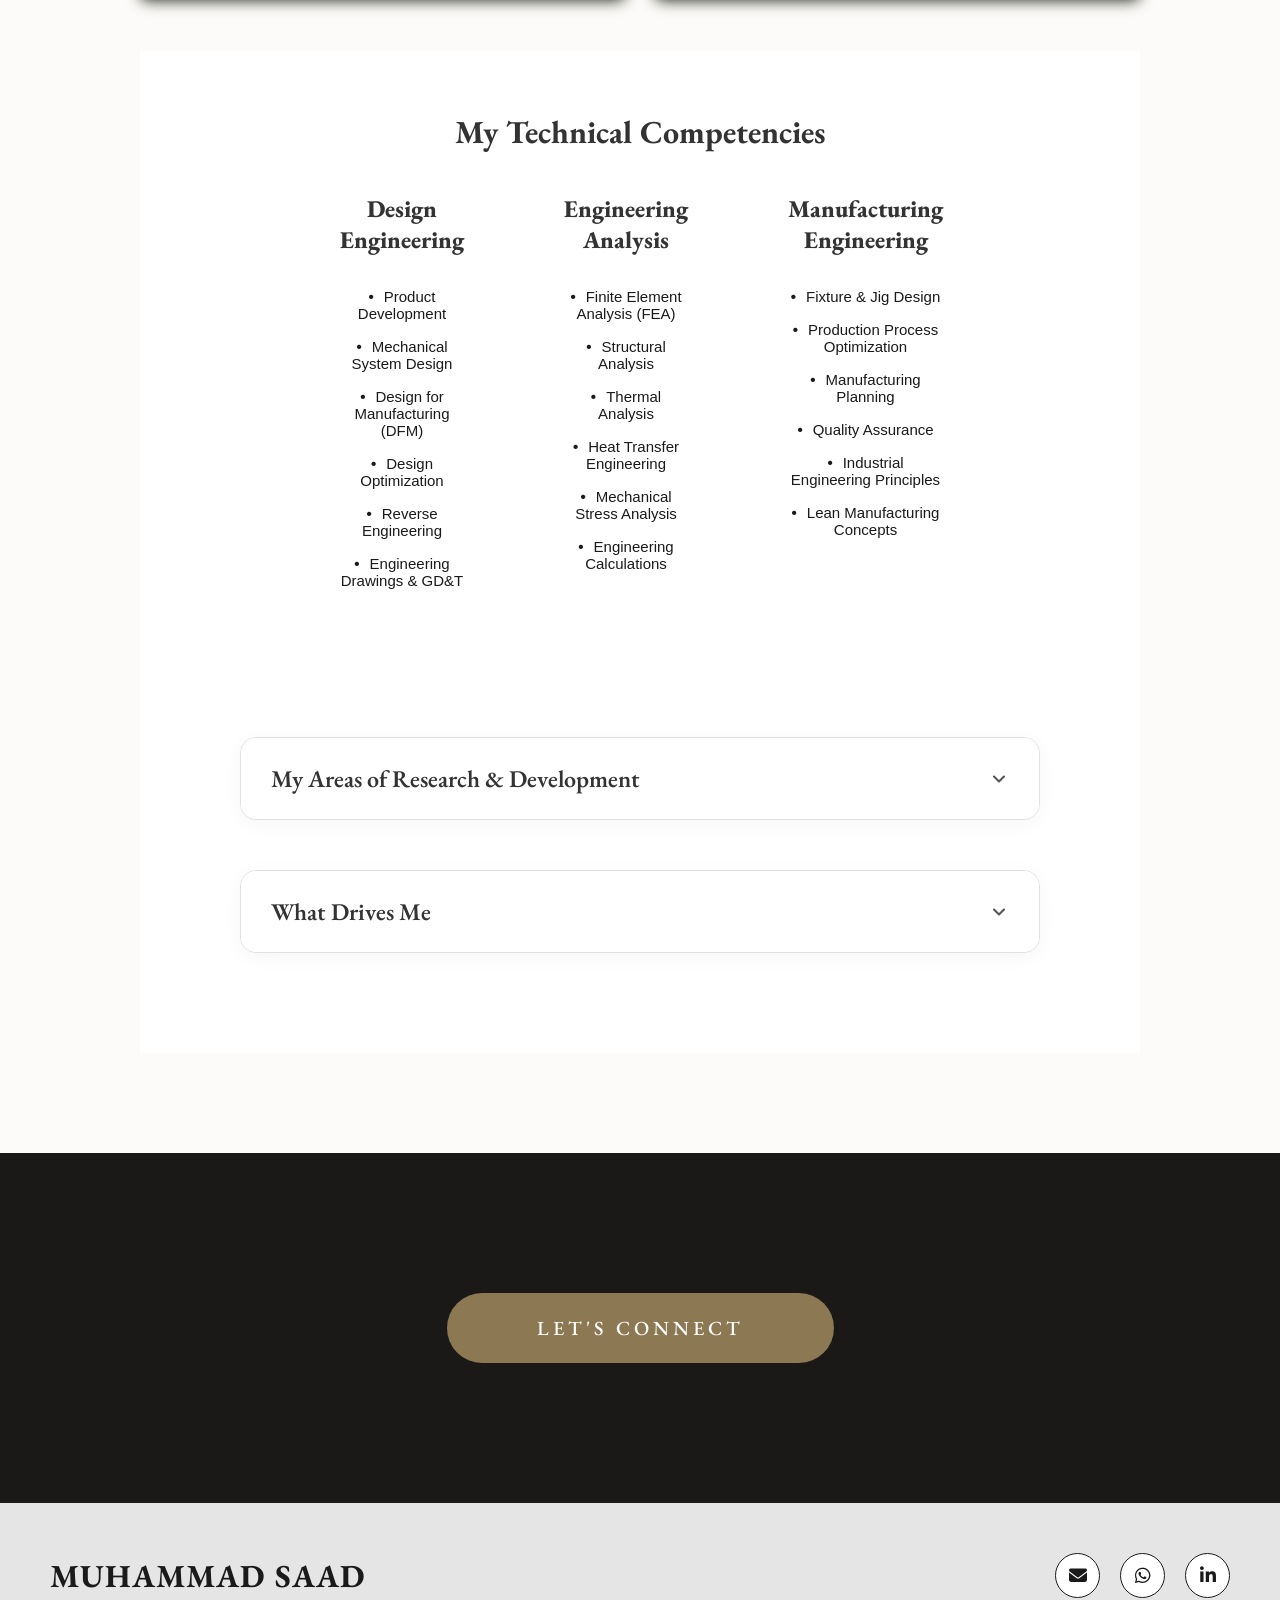
==== commit e27aa796: "Add files via upload" ====
--- a/about.html
+++ b/about.html
@@ -87,63 +87,75 @@
           objective remains the same: to create reliable, efficient, and
           high-performance engineering solutions.
         </p>
-        <!-- Box 2: Engineering Philosophy -->
-        <div class="info-box">
-          <h3>My Engineering Philosophy</h3>
-          <p>
-            I believe successful engineering extends far beyond creating
-            functional designs. Every engineering solution should balance
-            technical performance, manufacturability, reliability,
-            sustainability, and cost-effectiveness. My design philosophy is
-            cantered on understanding the complete engineering lifecycle, from
-            concept development and simulation to manufacturing and continuous
-            improvement, ensuring that every project delivers measurable value
-            and long-term performance.
-          </p>
-        </div>
-      </section>
+        <!-- Engineering Philosophy Section -->
+        <div class="toggle-wrapper">
+            <button class="toggle-btn premium-card accordion-btn" onclick="toggleAccordion(this)">
+                My Engineering Philosophy
+                <svg class="arrow-icon" viewBox="0 0 24 24" fill="none" stroke="currentColor" 
+                stroke-width="2.5" stroke-linecap="round" stroke-linejoin="round">
+                <polyline points="6 9 12 15 18 9"></polyline>
+                </svg>
+            </button>
+            <div class="box-content accordion-content">
+              <p>I believe successful engineering extends far beyond creating
+                 functional designs. Every engineering solution should balance
+                 technical performance, manufacturability, reliability,
+                 sustainability, and cost-effectiveness. My design philosophy is
+                 cantered on understanding the complete engineering lifecycle, from
+                 concept development and simulation to manufacturing and continuous
+                 improvement, ensuring that every project delivers measurable value
+                 and long-term performance.</p>
+            </div>
+        </div>
+        
+      </section>
+
+
       <!-- Expertise Section -->
       <section class="expertise-section">
         <h2>My Areas of Expertise</h2>
         <div class="expertise-grid">
+
+
           <!-- Expertise Box 1 -->
           <div class="exp-box">
-            <button class="toggle-btn" onclick="toggleText(this)">
+            <button class="toggle-btn" onclick="toggleExpertise(this)">
               Product Design & Development
               <svg
                 class="arrow-icon"
                 viewBox="0 0 24 24"
                 fill="none"
                 stroke="currentColor"
-                stroke-width="1.5"
+                stroke-width="3"
                 stroke-linecap="round"
                 stroke-linejoin="round"
               >
-                <polyline points="18 15 12 9 6 15"></polyline>
+                <polyline points="6 9 12 15 18 9"></polyline>
               </svg>
             </button>
             <div class="exp-content">
               <p>
                 From initial concept generation to detailed manufacturing
                 drawings, I develop products that prioritize functionality,
-                manufacturability, and reliability.
+                manufacturability, and reliability.My design process is centered on
+                ensuring that the final product meets both performance and production goals.
               </p>
             </div>
           </div>
           <!-- Expertise Box 2 -->
           <div class="exp-box">
-            <button class="toggle-btn" onclick="toggleText(this)">
+            <button class="toggle-btn" onclick="toggleExpertise(this)">
               CAD Modelling & Engineering Documentation
               <svg
                 class="arrow-icon"
                 viewBox="0 0 24 24"
                 fill="none"
                 stroke="currentColor"
-                stroke-width="1.5"
+                stroke-width="3"
                 stroke-linecap="round"
                 stroke-linejoin="round"
               >
-                <polyline points="18 15 12 9 6 15"></polyline>
+                <polyline points="6 9 12 15 18 9"></polyline>
               </svg>
             </button>
             <div class="exp-content">
@@ -157,18 +169,18 @@
           </div>
           <!-- Expertise Box 3 -->
           <div class="exp-box">
-            <button class="toggle-btn" onclick="toggleText(this)">
+            <button class="toggle-btn" onclick="toggleExpertise(this)">
               Engineering Simulation & Analysis
               <svg
                 class="arrow-icon"
                 viewBox="0 0 24 24"
                 fill="none"
                 stroke="currentColor"
-                stroke-width="1.5"
+                stroke-width="3"
                 stroke-linecap="round"
                 stroke-linejoin="round"
               >
-                <polyline points="18 15 12 9 6 15"></polyline>
+                <polyline points="6 9 12 15 18 9"></polyline>
               </svg>
             </button>
             <div class="exp-content">
@@ -182,18 +194,18 @@
           </div>
           <!-- Expertise Box 4 -->
           <div class="exp-box">
-            <button class="toggle-btn" onclick="toggleText(this)">
+            <button class="toggle-btn" onclick="toggleExpertise(this)">
               Manufacturing & Process Improvement
               <svg
                 class="arrow-icon"
                 viewBox="0 0 24 24"
                 fill="none"
                 stroke="currentColor"
-                stroke-width="1.5"
+                stroke-width="3"
                 stroke-linecap="round"
                 stroke-linejoin="round"
               >
-                <polyline points="18 15 12 9 6 15"></polyline>
+                <polyline points="6 9 12 15 18 9"></polyline>
               </svg>
             </button>
             <div class="exp-content">
@@ -206,7 +218,6 @@
               </p>
             </div>
           </div>
-        </div>
       </section>
       <section class="technical-competencies">
         <h2>My Technical Competencies</h2>
@@ -251,9 +262,16 @@
       </section>
       <section class="additional-info">
         <div class="info-grid">
-          <!-- Box 1: Research & Development -->
-          <div class="info-box">
-            <h3>My Areas of Research & Development</h3>
+
+          <!-- R&D Section -->
+<div class="toggle-wrapper">
+    <button class="toggle-btn premium-card accordion-btn" onclick="toggleAccordion(this)">
+        My Areas of Research & Development
+        <svg class="arrow-icon" viewBox="0 0 24 24" fill="none" stroke="currentColor" stroke-width="2.5" stroke-linecap="round" stroke-linejoin="round">
+            <polyline points="6 9 12 15 18 9"></polyline>
+        </svg>
+    </button>
+   <div class="box-content accordion-content">
             <p>
               My research interests focus on advancing engineering solutions
               through computational modelling and analytical methods. Areas of
@@ -269,19 +287,26 @@
               <li>Design for Manufacturing (DFM) & Optimization</li>
             </ul>
           </div>
-
-          <!-- Box 3: What Drives Me -->
-          <div class="info-box">
-            <h3>What Drives Me</h3>
-            <p>
-              I am motivated by complex engineering challenges that require
+          </div>
+
+          
+          <!-- What Drives Me Section -->
+<div class="toggle-wrapper">
+    <button class="toggle-btn premium-card accordion-btn" onclick="toggleAccordion(this)">
+        What Drives Me
+        <svg class="arrow-icon" viewBox="0 0 24 24" fill="none" stroke="currentColor" stroke-width="2.5" stroke-linecap="round" stroke-linejoin="round">
+        <polyline points="6 9 12 15 18 9"></polyline>
+        </svg>
+    </button>
+    <div class="box-content accordion-content">
+        <p> I am motivated by complex engineering challenges that require
               creativity, precision, and technical expertise. Whether developing
               a new mechanical system, optimizing an existing design, or
               conducting engineering research, I enjoy transforming ideas into
-              practical solutions that create tangible impact.
-            </p>
-          </div>
-        </div>
+              practical solutions that create tangible impact.</p>
+    </div>
+</div>
+ 
       </section>
     </main>
 
@@ -333,17 +358,29 @@
       </div>
     </footer>
     <script>
-      function toggleText(btn) {
-        let content = btn.nextElementSibling;
-        // Active class add/remove karein
-        btn.classList.toggle("active");
-
-        if (content.style.display === "block") {
-          content.style.display = "none";
-        } else {
-          content.style.display = "block";
-        }
-      }
+   // Function 1: Expertise Grid ke liye (Independent)
+function toggleExpertise(btn) {
+    let content = btn.nextElementSibling;
+    btn.classList.toggle('active');
+    content.style.display = (content.style.display === "block") ? "none" : "block";
+}
+
+// Function 2: Philosophy/R&D/Drives Me ke liye (Accordion - Ek band, ek khula)
+function toggleAccordion(btn) {
+    let allButtons = document.querySelectorAll('.accordion-btn');
+    let allContents = document.querySelectorAll('.accordion-content');
+    let currentContent = btn.nextElementSibling;
+
+    // Pehle sab ko band karo
+    allButtons.forEach(b => b.classList.remove('active'));
+    allContents.forEach(c => c.style.display = 'none');
+
+    // Phir sirf click wale ko open karo (agar pehle band tha)
+    if (btn.style.display !== 'block') {
+        btn.classList.add('active');
+        currentContent.style.display = 'block';
+    }
+}
     </script>
   </body>
 </html>
--- a/style.css
+++ b/style.css
@@ -327,12 +327,13 @@
 }
 
 .footer-light-container {
-    max-width: 1200px;
+    max-width: 4000px;
     margin: 0 auto;
-    padding: 0 40px;
-    display: flex;
-    justify-content: space-between;
-    align-items: center;
+    width: 100% !important;
+    display: flex !important;
+    justify-content: space-between !important;
+    align-items: center !important;
+    padding: 0 50px !important;
 }
 
 /* Email aur LinkedIn icon ke darmiyan gap */
@@ -746,7 +747,6 @@
     color: #333;
 /* Heading ke niche ek subtle underline add karne ke liye */
     color: #1a1a1a;
-    border-bottom: 2px solid #2c2f26; 
     display: inline-block;
     letter-spacing: -0.5px; /* Modern compact look */
 }
@@ -824,7 +824,7 @@
 }
 .exp-content {
     margin-top: 20px;
-    border-top: 1px solid #f0f0f0; /* Ek halki si line content ke upar */
+    border-top: 1px solid #e0e0e0; /* Ek halki si line content ke upar */
     display: none; /* Default mein text chhupa hua hai */
     padding-top: 20px;
     color: #666;
@@ -856,31 +856,55 @@
 
 .arrow-icon {
     width: 20px;
-    height: 20px;
+    height: 30px;
     margin-left: auto;
     transition: transform 0.3s ease; /* Smooth rotation ke liye */    
-    color: #333;             
-    background: #988764;
-    width: 30px;
-    height: 30px;   
-    display: inline-flex;
-    align-items: center;
-    justify-content: center;
-    border-radius: 100%; 
-    margin-left: 15px;
-    transition: all 0.3s ease;
-    vertical-align: middle;
+    color: #555;    
+    font-weight: 700; /* Arrow ko thoda bold karne ke liye */         
+   
 }
 
 /* Jab box open ho, arrow ko rotate karne ke liye */
 .active .arrow-icon {
     transform: rotate(180deg);
 }
-/* Hover effect */
-.arrow-icon:hover {
-    background: #1a1917; /* Darker background on hover */
-    color: #988764;
-}
+.toggle-wrapper {
+    background: #ffffff;
+    border: 1px solid #e0e0e0;
+    border-radius: 16px;
+    box-shadow: 0 4px 20px rgba(0, 0, 0, 0.04);
+    margin-bottom: 20px;
+    overflow: hidden; /* Ye ensure karega ke andar ka content bahar na nikle */
+}
+
+/* Premium Card (Buttons ke liye) */
+.toggle-btn.premium-card {
+    width: 100%;
+    display: flex;
+    justify-content: space-between;
+    align-items: center;
+    background: #ffffff;
+    padding: 25px 30px;
+    border: none;            /* Border hata dein */
+    box-shadow: none;        /* Shadow hata dein */
+    border-radius: 0;        /* Wrapper ka radius follow karega */
+    cursor: pointer;
+    margin-bottom: 0;        /* Wrapper ke sath chipka rahe */
+    font-family: 'EB Garamond', serif;
+    font-size: 24px;
+    font-weight: 600;
+}
+.box-content {
+    display: none;
+    padding: 0 30px 25px 30px; /* Upar se 0 taake button ke sath mil jaye */
+    background: #ffffff;
+    border-top: 1px solid #e0e0e0; /* Button aur content ke beech halki line */
+    padding-top: 20px;
+    margin: 0 30px; /* Center align */
+     
+}
+
+
 .technical-competencies {
     padding: 60px 20%;
     background-color:  #ffffff; /* Halka grey background taake ye section alag lage */
@@ -892,11 +916,7 @@
     text-align: center;
     color: #333;
     margin-bottom: 40px; /* Ye margin sub-headings ke sath gap barha dega */
-/* Heading ke niche ek subtle underline add karne ke liye */
-    color: #1a1a1a;
-    border-bottom: 2px solid #2c2f26; /* Signature orange underline */
-    display: inline-block;
-    letter-spacing: -0.5px; /* Modern compact look */
+
 }
 
 .competency-grid {
@@ -913,7 +933,7 @@
     margin-bottom: 25px;
     color: #333; /* Saad ka signature orange color */
     text-align: center;
-    font-weight: 700;
+    font-weight: 1000;
 }
 
 .comp-box ul {
@@ -925,8 +945,6 @@
     font-family: 'Geist', sans-serif;
     font-size: 15px;
     padding: 8px 0;
-    border-bottom: 1px solid #eee;
-    color: #444;
     font-weight: 300;
 }
 .comp-box ul li span { 
@@ -970,9 +988,7 @@
     font-weight: 700;
     margin-bottom: 30px;
     color: #1a1a1a;
-    border-bottom: 2px solid #2c2f26; /* Signature orange underline */
     display: inline-block;
-    letter-spacing: -0.5px; /* Modern compact look */
 }
 
 .info-box p {
@@ -993,7 +1009,7 @@
     color: #333333;
     margin-bottom: 12px;
     padding: 10px 0;
-    border-bottom: 1px solid #f4f4f4; /* Subtle separator line */
+    
 }
 .info-box ul {
     list-style: none; /* Bullet points */
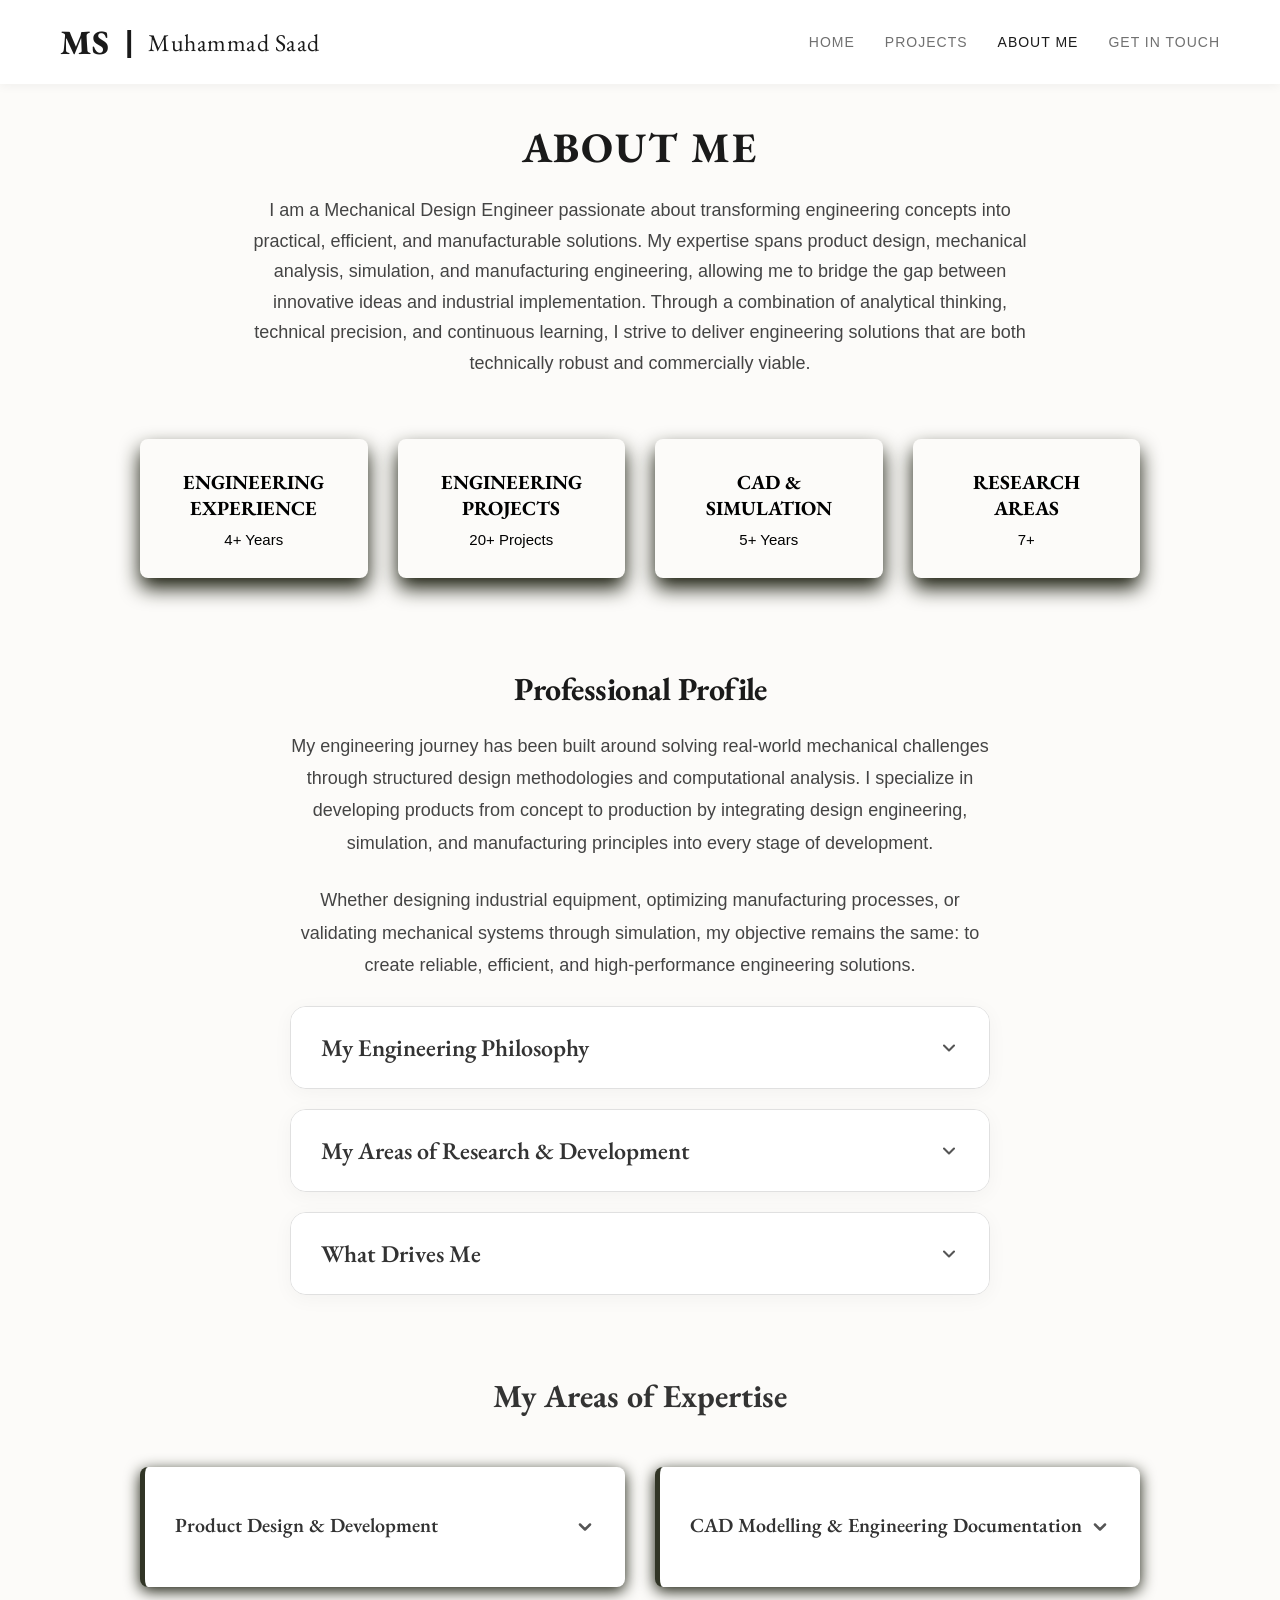
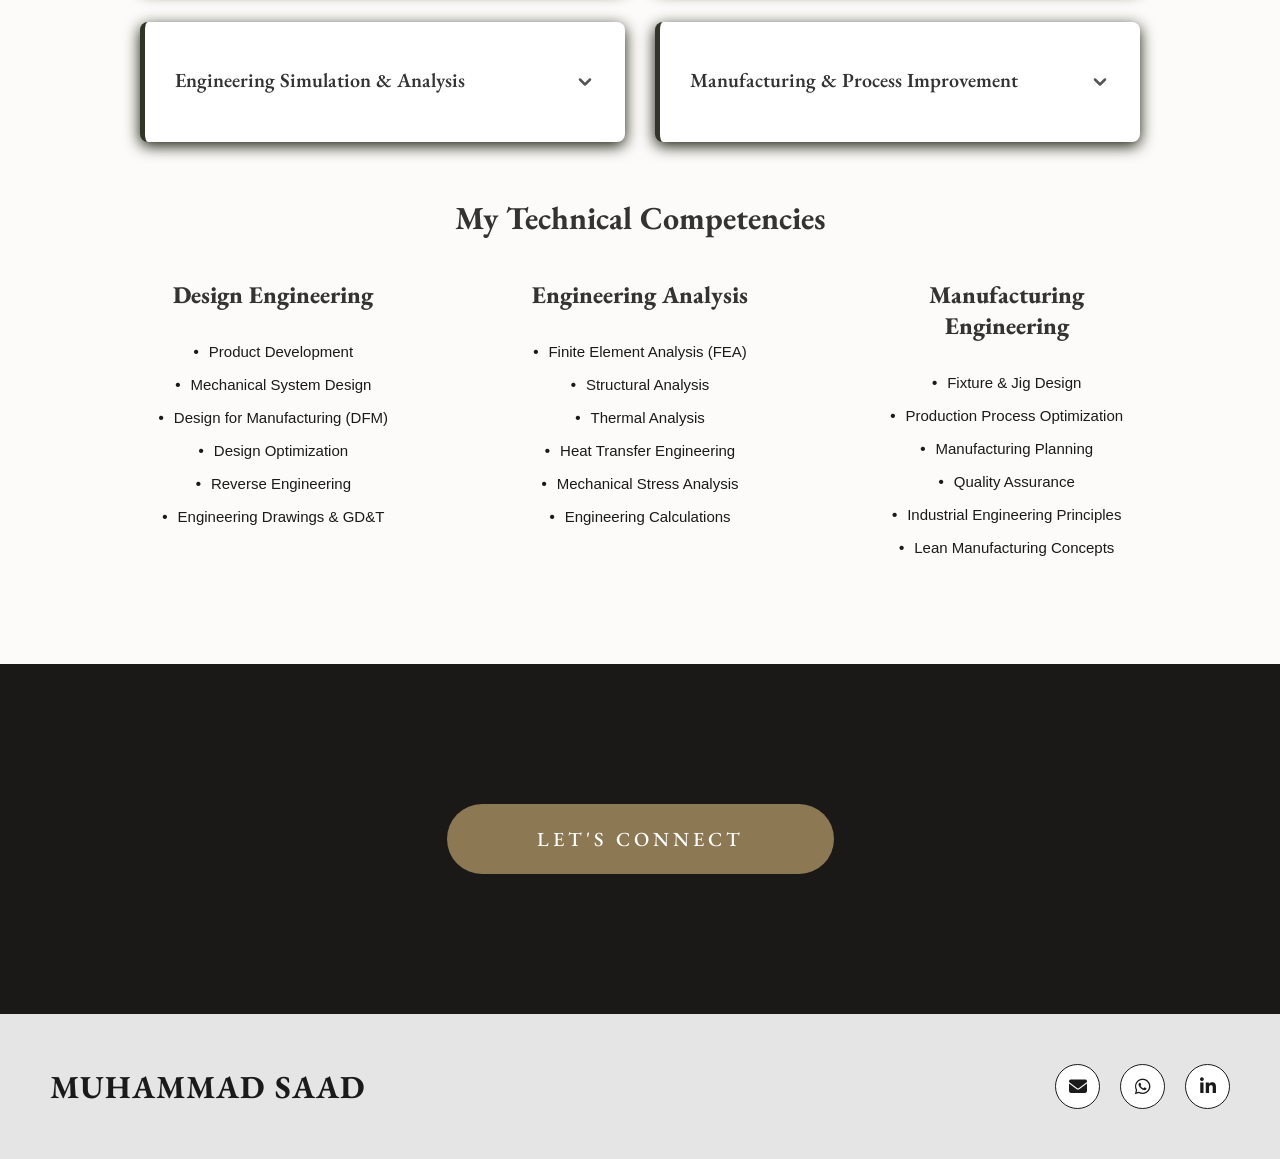
==== commit 3b28cdfa: "Add files via upload" ====
--- a/about.html
+++ b/about.html
@@ -107,163 +107,7 @@
                  and long-term performance.</p>
             </div>
         </div>
-        
-      </section>
-
-
-      <!-- Expertise Section -->
-      <section class="expertise-section">
-        <h2>My Areas of Expertise</h2>
-        <div class="expertise-grid">
-
-
-          <!-- Expertise Box 1 -->
-          <div class="exp-box">
-            <button class="toggle-btn" onclick="toggleExpertise(this)">
-              Product Design & Development
-              <svg
-                class="arrow-icon"
-                viewBox="0 0 24 24"
-                fill="none"
-                stroke="currentColor"
-                stroke-width="3"
-                stroke-linecap="round"
-                stroke-linejoin="round"
-              >
-                <polyline points="6 9 12 15 18 9"></polyline>
-              </svg>
-            </button>
-            <div class="exp-content">
-              <p>
-                From initial concept generation to detailed manufacturing
-                drawings, I develop products that prioritize functionality,
-                manufacturability, and reliability.My design process is centered on
-                ensuring that the final product meets both performance and production goals.
-              </p>
-            </div>
-          </div>
-          <!-- Expertise Box 2 -->
-          <div class="exp-box">
-            <button class="toggle-btn" onclick="toggleExpertise(this)">
-              CAD Modelling & Engineering Documentation
-              <svg
-                class="arrow-icon"
-                viewBox="0 0 24 24"
-                fill="none"
-                stroke="currentColor"
-                stroke-width="3"
-                stroke-linecap="round"
-                stroke-linejoin="round"
-              >
-                <polyline points="6 9 12 15 18 9"></polyline>
-              </svg>
-            </button>
-            <div class="exp-content">
-              <p>
-                I produce detailed 3D models, assemblies, technical drawings,
-                and design documentation using industry-standard CAD software.
-                My workflow emphasizes design accuracy, tolerance control, and
-                clear communication between design and manufacturing teams.
-              </p>
-            </div>
-          </div>
-          <!-- Expertise Box 3 -->
-          <div class="exp-box">
-            <button class="toggle-btn" onclick="toggleExpertise(this)">
-              Engineering Simulation & Analysis
-              <svg
-                class="arrow-icon"
-                viewBox="0 0 24 24"
-                fill="none"
-                stroke="currentColor"
-                stroke-width="3"
-                stroke-linecap="round"
-                stroke-linejoin="round"
-              >
-                <polyline points="6 9 12 15 18 9"></polyline>
-              </svg>
-            </button>
-            <div class="exp-content">
-              <p>
-                Simulation plays a central role in my design process. I perform
-                structural, thermal, and mechanical analyses to evaluate
-                performance, predict failure modes, and optimize designs before
-                manufacturing, reducing development time and engineering costs.
-              </p>
-            </div>
-          </div>
-          <!-- Expertise Box 4 -->
-          <div class="exp-box">
-            <button class="toggle-btn" onclick="toggleExpertise(this)">
-              Manufacturing & Process Improvement
-              <svg
-                class="arrow-icon"
-                viewBox="0 0 24 24"
-                fill="none"
-                stroke="currentColor"
-                stroke-width="3"
-                stroke-linecap="round"
-                stroke-linejoin="round"
-              >
-                <polyline points="6 9 12 15 18 9"></polyline>
-              </svg>
-            </button>
-            <div class="exp-content">
-              <p>
-                My industrial experience has provided valuable insight into
-                manufacturing operations, production planning, quality
-                assurance, and continuous improvement. I focus on designing
-                solutions that are not only technically sound but also practical
-                to manufacture and scale.
-              </p>
-            </div>
-          </div>
-      </section>
-      <section class="technical-competencies">
-        <h2>My Technical Competencies</h2>
-        <div class="competency-grid">
-          <!-- Design Engineering -->
-          <div class="comp-box">
-            <h3>Design Engineering</h3>
-            <ul>
-              <li><span>•</span>Product Development</li>
-              <li><span>•</span>Mechanical System Design</li>
-              <li><span>•</span>Design for Manufacturing (DFM)</li>
-              <li><span>•</span>Design Optimization</li>
-              <li><span>•</span>Reverse Engineering</li>
-              <li><span>•</span>Engineering Drawings & GD&T</li>
-            </ul>
-          </div>
-          <!-- Engineering Analysis -->
-          <div class="comp-box">
-            <h3>Engineering Analysis</h3>
-            <ul>
-              <li><span>•</span>Finite Element Analysis (FEA)</li>
-              <li><span>•</span>Structural Analysis</li>
-              <li><span>•</span>Thermal Analysis</li>
-              <li><span>•</span>Heat Transfer Engineering</li>
-              <li><span>•</span>Mechanical Stress Analysis</li>
-              <li><span>•</span>Engineering Calculations</li>
-            </ul>
-          </div>
-          <!-- Manufacturing Engineering -->
-          <div class="comp-box">
-            <h3>Manufacturing Engineering</h3>
-            <ul>
-              <li><span>•</span>Fixture & Jig Design</li>
-              <li><span>•</span>Production Process Optimization</li>
-              <li><span>•</span>Manufacturing Planning</li>
-              <li><span>•</span>Quality Assurance</li>
-              <li><span>•</span>Industrial Engineering Principles</li>
-              <li><span>•</span>Lean Manufacturing Concepts</li>
-            </ul>
-          </div>
-        </div>
-      </section>
-      <section class="additional-info">
-        <div class="info-grid">
-
-          <!-- R&D Section -->
+                  <!-- R&D Section -->
 <div class="toggle-wrapper">
     <button class="toggle-btn premium-card accordion-btn" onclick="toggleAccordion(this)">
         My Areas of Research & Development
@@ -306,7 +150,158 @@
               practical solutions that create tangible impact.</p>
     </div>
 </div>
- 
+        
+      </section>
+
+
+      <!-- Expertise Section -->
+      <section class="expertise-section">
+        <h2>My Areas of Expertise</h2>
+        <div class="expertise-grid">
+
+
+          <!-- Expertise Box 1 -->
+          <div class="exp-box">
+            <button class="toggle-btn" onclick="toggleExpertise(this)">
+              Product Design & Development
+              <svg
+                class="arrow-icon"
+                viewBox="0 0 24 24"
+                fill="none"
+                stroke="currentColor"
+                stroke-width="3"
+                stroke-linecap="round"
+                stroke-linejoin="round"
+              >
+                <polyline points="6 9 12 15 18 9"></polyline>
+              </svg>
+            </button>
+            <div class="exp-content">
+              <p>
+                From initial concept generation to detailed manufacturing
+                drawings, I develop products that prioritize functionality,
+                manufacturability, and reliability.My design process is centered on
+                ensuring that the final product meets both performance and production goals.
+              </p>
+            </div>
+          </div>
+          <!-- Expertise Box 2 -->
+          <div class="exp-box">
+            <button class="toggle-btn" onclick="toggleExpertise(this)">
+              CAD Modelling & Engineering Documentation
+              <svg
+                class="arrow-icon"
+                viewBox="0 0 24 24"
+                fill="none"
+                stroke="currentColor"
+                stroke-width="3"
+                stroke-linecap="round"
+                stroke-linejoin="round"
+              >
+                <polyline points="6 9 12 15 18 9"></polyline>
+              </svg>
+            </button>
+            <div class="exp-content">
+              <p>
+                I produce detailed 3D models, assemblies, technical drawings,
+                and design documentation using industry-standard CAD software.
+                My workflow emphasizes design accuracy, tolerance control, and
+                clear communication between design and manufacturing teams.
+              </p>
+            </div>
+          </div>
+          <!-- Expertise Box 3 -->
+          <div class="exp-box">
+            <button class="toggle-btn" onclick="toggleExpertise(this)">
+              Engineering Simulation & Analysis
+              <svg
+                class="arrow-icon"
+                viewBox="0 0 24 24"
+                fill="none"
+                stroke="currentColor"
+                stroke-width="3"
+                stroke-linecap="round"
+                stroke-linejoin="round"
+              >
+                <polyline points="6 9 12 15 18 9"></polyline>
+              </svg>
+            </button>
+            <div class="exp-content">
+              <p>
+                Simulation plays a central role in my design process. I perform
+                structural, thermal, and mechanical analyses to evaluate
+                performance, predict failure modes, and optimize designs before
+                manufacturing, reducing development time and engineering costs.
+              </p>
+            </div>
+          </div>
+          <!-- Expertise Box 4 -->
+          <div class="exp-box">
+            <button class="toggle-btn" onclick="toggleExpertise(this)">
+              Manufacturing & Process Improvement
+              <svg
+                class="arrow-icon"
+                viewBox="0 0 24 24"
+                fill="none"
+                stroke="currentColor"
+                stroke-width="3"
+                stroke-linecap="round"
+                stroke-linejoin="round"
+              >
+                <polyline points="6 9 12 15 18 9"></polyline>
+              </svg>
+            </button>
+            <div class="exp-content">
+              <p>
+                My industrial experience has provided valuable insight into
+                manufacturing operations, production planning, quality
+                assurance, and continuous improvement. I focus on designing
+                solutions that are not only technically sound but also practical
+                to manufacture and scale.
+              </p>
+            </div>
+          </div>
+      </section>
+      <section class="technical-competencies">
+        <h2>My Technical Competencies</h2>
+        <div class="competency-grid">
+          <!-- Design Engineering -->
+          <div class="comp-box">
+            <h3>Design Engineering</h3>
+            <ul>
+              <li><span>•</span>Product Development</li>
+              <li><span>•</span>Mechanical System Design</li>
+              <li><span>•</span>Design for Manufacturing (DFM)</li>
+              <li><span>•</span>Design Optimization</li>
+              <li><span>•</span>Reverse Engineering</li>
+              <li><span>•</span>Engineering Drawings & GD&T</li>
+            </ul>
+          </div>
+          <!-- Engineering Analysis -->
+          <div class="comp-box">
+            <h3>Engineering Analysis</h3>
+            <ul>
+              <li><span>•</span>Finite Element Analysis (FEA)</li>
+              <li><span>•</span>Structural Analysis</li>
+              <li><span>•</span>Thermal Analysis</li>
+              <li><span>•</span>Heat Transfer Engineering</li>
+              <li><span>•</span>Mechanical Stress Analysis</li>
+              <li><span>•</span>Engineering Calculations</li>
+            </ul>
+          </div>
+          <!-- Manufacturing Engineering -->
+          <div class="comp-box">
+            <h3>Manufacturing Engineering</h3>
+            <ul>
+              <li><span>•</span>Fixture & Jig Design</li>
+              <li><span>•</span>Production Process Optimization</li>
+              <li><span>•</span>Manufacturing Planning</li>
+              <li><span>•</span>Quality Assurance</li>
+              <li><span>•</span>Industrial Engineering Principles</li>
+              <li><span>•</span>Lean Manufacturing Concepts</li>
+            </ul>
+          </div>
+        </div>
       </section>
     </main>
 
@@ -365,21 +360,25 @@
     content.style.display = (content.style.display === "block") ? "none" : "block";
 }
 
-// Function 2: Philosophy/R&D/Drives Me ke liye (Accordion - Ek band, ek khula)
 function toggleAccordion(btn) {
-    let allButtons = document.querySelectorAll('.accordion-btn');
-    let allContents = document.querySelectorAll('.accordion-content');
     let currentContent = btn.nextElementSibling;
-
-    // Pehle sab ko band karo
-    allButtons.forEach(b => b.classList.remove('active'));
-    allContents.forEach(c => c.style.display = 'none');
-
-    // Phir sirf click wale ko open karo (agar pehle band tha)
-    if (btn.style.display !== 'block') {
+    let isActive = btn.classList.contains('active');
+
+    // 1. Sabse pehle saare buttons aur contents ko reset karo
+    // (Taake jab naya button khule, to pichla band ho jaye)
+    document.querySelectorAll('.accordion-btn').forEach(b => b.classList.remove('active'));
+    document.querySelectorAll('.accordion-content').forEach(c => c.style.display = 'none');
+
+    // 2. Toggle Logic: 
+    // Agar button pehle ACTIVE NAHI THA, to ise active karo aur open karo
+    // Agar active tha (matlab humne dubara click kiya), to upar reset ho chuka hai,
+    // isliye hum sirf tabhi open karenge agar isActive false tha.
+    if (!isActive) {
         btn.classList.add('active');
         currentContent.style.display = 'block';
-    }
+    } 
+    // Agar isActive true tha, to block execute nahi hoga, 
+    // aur reset hone ki wajah se box band hi rahega (Toggle Off).
 }
     </script>
   </body>
--- a/style.css
+++ b/style.css
@@ -694,18 +694,23 @@
 /* --- About Page Stats Grid --- */
 .stats-grid {
     display: grid;
-    margin-top: 70px;
-    margin-bottom: 0px;
+    margin-top: 60px;
+    margin-bottom: 30px;
     grid-template-columns: repeat(4, 1fr); /* 4 horizontal boxes */
-    gap: 50px;
-    padding: 40px 5%;
+    gap: 30px;
     background-color: none; /* black background */
+    justify-content: left; /* Center align */
+    flex-wrap: wrap; /* Responsive ke liye */
+    
 }
 
 .stat-card {
+    flex: 1; /* Boxes ko equal width dene ke liye */
+    min-width: 150px;        /* Kam se kam itni width ho */
+    max-width: 250px;        /* Zada se zada itni width ho (taake bohot bade na hon) */
     text-align: center;
     border: none; /* Border boxes ke liye */
-     box-shadow: 0 10px 20px rgb(24, 27, 12); /* Halki si shadow */
+    box-shadow: 0 10px 20px rgb(24, 27, 12); /* Halki si shadow */
     padding: 30px;
     display: flex;
     flex-direction: column; /* Text upar, number neeche */
@@ -769,7 +774,25 @@
     color: #666;
     margin-top: 10px;
 }
-
+/* Research section ke ul/li ko target karein */
+.box-content ul {
+    list-style-type: none; /* Ya jo bhi aap use kar rahi hain */
+    padding: 0;    /* Dots aur text ke darmiyan jagah kam karne ke liye */ 
+    margin: 0 ;        /* Center align rakhne ke liye */
+    text-align: center; /* Poori list ko center karne ke liye */
+}
+
+.box-content li {
+    display: inline-block; /* Element sirf text jitni jagah le ga */
+    width: auto;           /* Width ko auto par set karein */
+    padding-bottom: 5px;   /* Text aur line ke beech thoda gap */
+    margin-bottom: 10px;   /* Lines ke darmiyan vertical gap */
+    border-bottom: 1px solid #e0e0e0; /* Sirf text ke neeche line */
+    display: block;        /* Agar aap chahti hain ke har item nayi line par ho */
+    width: fit-content;    /* Line ki width text ke barabar ho jaye gi */
+    margin-left: auto;     /* Center align karne ke liye */
+    margin-right: auto;
+}
 /* --- Expertise Section Layout --- */
 .expertise-content {
     padding: 60px 10%;
@@ -903,6 +926,9 @@
     margin: 0 30px; /* Center align */
      
 }
+.accordion-content {
+    display: none; /* Sabse pehle sab band */
+}s
 
 
 .technical-competencies {
@@ -957,69 +983,4 @@
     background-color: #ffffff; /* Clean white background */
 }
 
-.info-grid {
-    display: grid;
-    /* 3 columns ki jagah sirf 1 column set kiya */
-    grid-template-columns: 1fr; 
-    gap: 30px; /* Boxes ke darmiyan vertical gap */
-    max-width: 800px; /* Text ko bohot zyada phailne se rokne ke liye */
-    margin: 0 auto;   /* Layout ko center mein align karne ke liye */
-}
-
-.info-box {
-    background: #ffffff;
-    padding: 50px;
-    border: 1px solid #eeeeee;
-    border-radius: 16px;
-    box-shadow: 0 10px 30px rgba(0, 0, 0, 0.05); /* Soft, natural shadow */
-    /* Box ki width automatically 100% ho jayegi */
-    max-width: 750px; /* Is se text ki line lambi nahi hogi aur parhna asaan rahega */
-    margin: 0 auto 30px auto;
-    margin-bottom: 40px; /* Boxes ke darmiyan gap barha dein */
-    transition: transform 0.4s ease;
-}
-.info-box:hover {
-    transform: translateY(-5px); /* Hover karne par light lift */
-}
-
-.info-box h3 {
-    font-family: 'EB Garamond', serif !important;
-    font-size: 32px !important;
-    font-weight: 700;
-    margin-bottom: 30px;
-    color: #1a1a1a;
-    display: inline-block;
-}
-
-.info-box p {
-    font-family: 'Geist', sans-serif;
-    font-size: 16px !important;
-    color: #555555;
-    line-height: 1.9;
-    letter-spacing: 0.1px;            /* Modern look ke liye halki spacing */
-    margin-bottom: 20px;
-    text-align: justify;
-    
-}
-.info-box ul li {
-    font-family: 'Geist', sans-serif;
-    font-size: 18px;
-    font-weight: 300;
-    line-height: 1.2;
-    color: #333333;
-    margin-bottom: 12px;
-    padding: 10px 0;
-    
-}
-.info-box ul {
-    list-style: none; /* Bullet points */
-    margin-top: 25px;
-    padding-left: 20px;
-}
-/* List ke aage chota icon add karne ke liye (Optional) */
-.info-box ul li::before {
-    content: "•";
-    color: #000000; /* Signature orange */
-    margin-right: 15px;
-    font-size: 20px;
-}
+
